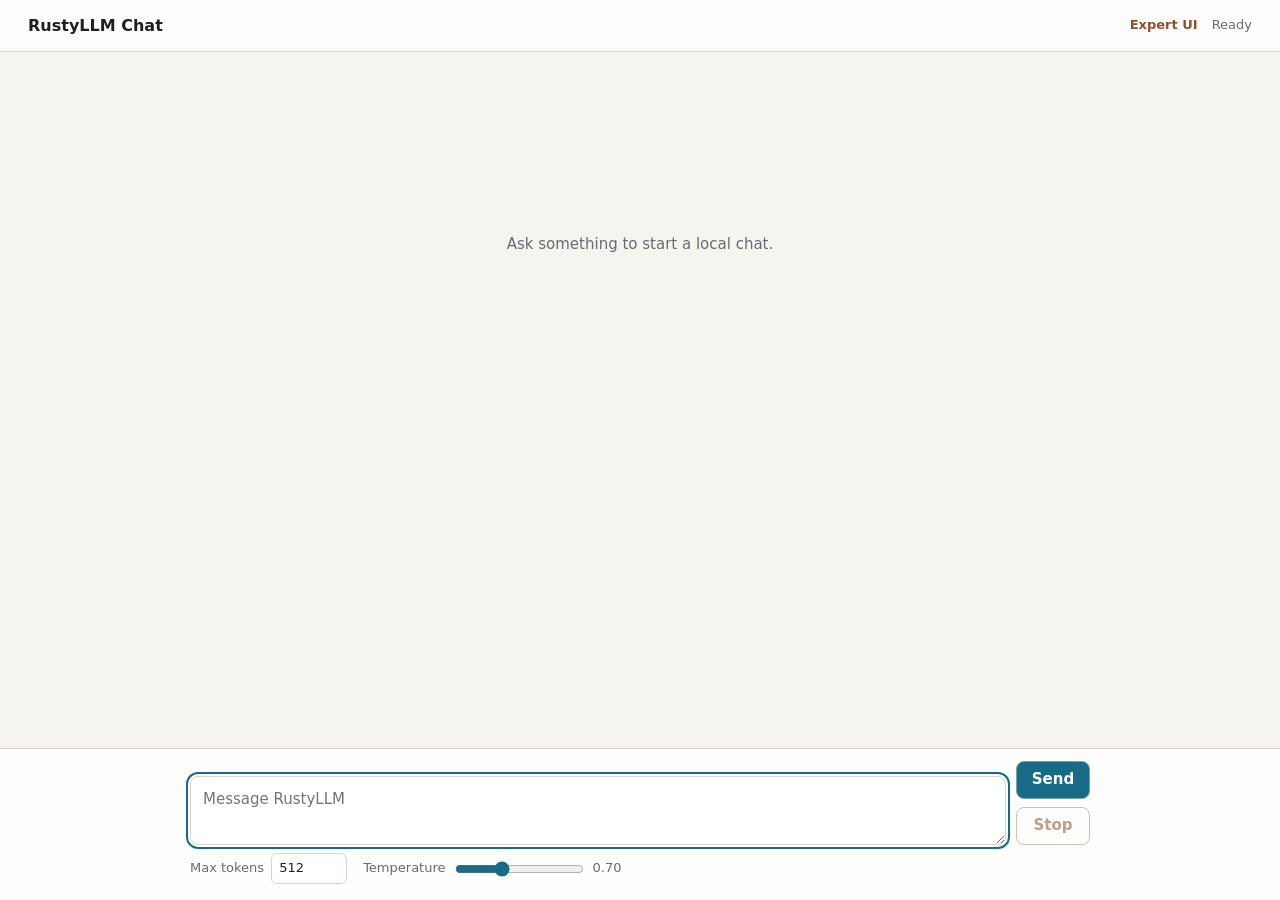
==== src/web_ui/chat.html @ bf5c1d7b "better chat demo" ====
<!doctype html>
<html lang="en" dir="ltr">
<head>
  <meta charset="utf-8">
  <meta name="viewport" content="width=device-width, initial-scale=1">
  <title>RustyLLM Chat</title>

  <meta name="description" content="Simple chat interface for RustyLLM — local LLM inference.">
  <meta name="robots" content="noindex, nofollow">
  <meta name="color-scheme" content="light dark">

  <meta property="og:type" content="website">
  <meta property="og:title" content="RustyLLM Chat">
  <meta property="og:description" content="Simple chat interface for RustyLLM — local LLM inference.">
  <meta property="og:locale" content="en_US">

  <meta name="twitter:card" content="summary">
  <meta name="twitter:title" content="RustyLLM Chat">
  <meta name="twitter:description" content="Simple chat interface for RustyLLM — local LLM inference.">

  <link rel="stylesheet" href="style.css">
</head>
<body class="chat">

<div class="app">
  <header role="banner">
    <h1>RustyLLM Chat</h1>
    <div class="top">
      <a href="/chat?expert">Expert UI</a>
      <div id="status" class="status" role="status" aria-live="polite">Ready</div>
    </div>
  </header>

  <main id="scroll" aria-label="Conversation">
    <div class="messages" id="messages" role="log" aria-label="Message history" aria-live="polite" aria-relevant="additions">
      <div class="empty" id="empty">Ask something to start a local chat.</div>
    </div>
  </main>

  <form id="form" aria-label="Chat input" novalidate>
    <div class="composer">
      <textarea
        id="prompt"
        name="prompt"
        rows="2"
        placeholder="Message RustyLLM"
        autofocus
        autocomplete="off"
        aria-required="true"
      ></textarea>
      <div class="actions">
        <button id="send" type="submit" aria-label="Send message">Send</button>
        <button id="stop" class="secondary" type="button" disabled aria-label="Stop generation">Stop</button>
      </div>
    </div>
    <div class="settings">
      <label>Max tokens <input id="maxTokens" type="number" min="1" max="4096" value="512" inputmode="numeric" autocomplete="off"></label>
      <label>Temperature
        <input id="temperature" type="range" min="0" max="2" step="0.05" value="0.7" aria-valuemin="0" aria-valuemax="2" aria-valuenow="0.7">
        <span id="tempValue">0.70</span>
      </label>
    </div>
  </form>
</div>

<noscript>
  <p style="padding:2rem;text-align:center;">RustyLLM Chat requires JavaScript to be enabled.</p>
</noscript>

<script src="script.js"></script>
</body>
</html>
---- src/web_ui/style.css ----
/* ── Design tokens ── */
:root {
  color-scheme: light dark;
  --bg: #f6f4ef;
  --panel: #ffffff;
  --ink: #1d1f24;
  --muted: #666b74;
  --line: #d9d5cc;
  --accent: #176b87;
  --accent-2: #8f4e2f;
  --user: #e8f2f3;
  --assistant: #ffffff;
  --code: #101820;
}
@media (prefers-color-scheme: dark) {
  :root {
    --bg: #171717;
    --panel: #222326;
    --ink: #f0eee8;
    --muted: #aaa49a;
    --line: #393a3d;
    --accent: #69b7c9;
    --accent-2: #d69a73;
    --user: #173941;
    --assistant: #252629;
    --code: #111214;
  }
}

/* ── Reset & base ── */
* { box-sizing: border-box; }
html, body { height: 100%; }
body {
  margin: 0;
  font: 15px/1.45 system-ui, -apple-system, BlinkMacSystemFont, "Segoe UI", sans-serif;
  background: var(--bg);
  color: var(--ink);
}
.app {
  min-height: 100%;
  display: grid;
}

/* ── Chrome ── */
header {
  display: flex;
  align-items: center;
  justify-content: space-between;
  gap: 16px;
  padding: 14px clamp(14px, 3vw, 28px);
  border-bottom: 1px solid var(--line);
  background: color-mix(in srgb, var(--panel) 84%, transparent);
}
h1 {
  margin: 0;
  font-size: 16px;
  font-weight: 650;
  letter-spacing: 0;
}
.status {
  color: var(--muted);
  font-size: 13px;
  white-space: nowrap;
}

/* ── Buttons ── */
button {
  min-height: 38px;
  border: 1px solid color-mix(in srgb, var(--accent) 50%, var(--line));
  border-radius: 8px;
  background: var(--accent);
  color: white;
  font: inherit;
  font-weight: 650;
  cursor: pointer;
}
button.secondary {
  background: transparent;
  color: var(--accent-2);
  border-color: color-mix(in srgb, var(--accent-2) 55%, var(--line));
}
button:disabled {
  cursor: not-allowed;
  opacity: .55;
}

/* ── Focus ── */
:focus-visible {
  outline: 2px solid var(--accent);
  outline-offset: 2px;
}

/* ── Message bubbles (shared) ── */
.msg {
  padding: 12px 14px;
  border: 1px solid var(--line);
  border-radius: 8px;
  white-space: pre-wrap;
  overflow-wrap: anywhere;
  position: relative;
}
.msg.user {
  align-self: flex-end;
  background: var(--user);
  border-color: color-mix(in srgb, var(--accent) 28%, var(--line));
}
.msg.assistant {
  align-self: flex-start;
  background: var(--assistant);
  white-space: normal;
}
.msg pre {
  margin: 8px 0;
  padding: 10px 12px;
  background: #101820;
  color: #f0eee8;
  border-radius: 6px;
  overflow-x: auto;
  font: 12px/1.4 ui-monospace, SFMono-Regular, Menlo, Consolas, monospace;
  white-space: pre;
}
@media (prefers-color-scheme: dark) {
  .msg pre { background: #0d0f12; }
}
.msg code {
  font: 12px/1.4 ui-monospace, SFMono-Regular, Menlo, Consolas, monospace;
  background: color-mix(in srgb, var(--accent) 15%, transparent);
  padding: 1px 4px;
  border-radius: 3px;
}
.msg pre code { background: none; padding: 0; }
.msg h1, .msg h2, .msg h3 { margin: 10px 0 4px; font-size: 1em; font-weight: 700; }
.msg ul, .msg ol { margin: 4px 0; padding-left: 20px; }
.msg strong { font-weight: 700; }

/* ── Copy button ── */
.copy-btn {
  position: absolute;
  top: 7px;
  right: 8px;
  min-height: auto;
  height: 22px;
  padding: 0 8px;
  font-size: 11px;
  font-weight: 600;
  opacity: 0;
  transition: opacity 0.15s;
  border-radius: 4px;
  border: 1px solid var(--line);
  background: var(--panel);
  color: var(--muted);
  cursor: pointer;
}
.msg:hover .copy-btn,
.copy-btn:focus-visible {
  opacity: 1;
}

/* ── Utilities ── */
.sr-only {
  position: absolute;
  width: 1px;
  height: 1px;
  padding: 0;
  margin: -1px;
  overflow: hidden;
  clip: rect(0, 0, 0, 0);
  white-space: nowrap;
  border: 0;
}
kbd {
  font: 11px/1 ui-monospace, SFMono-Regular, Menlo, Consolas, monospace;
  background: color-mix(in srgb, var(--ink) 8%, transparent);
  border: 1px solid var(--line);
  border-radius: 3px;
  padding: 1px 4px;
}
@media (prefers-reduced-motion: reduce) {
  * { transition: none !important; animation: none !important; }
}

/* ════════════════════════════════
   Expert UI layout
   ════════════════════════════════ */
body.expert .app { grid-template-rows: auto 1fr; }

body.expert .workspace {
  min-height: 0;
  display: grid;
  grid-template-columns: minmax(280px, 360px) 1fr;
}
body.expert aside {
  overflow: auto;
  border-right: 1px solid var(--line);
  background: color-mix(in srgb, var(--panel) 72%, transparent);
  padding: 14px;
}
body.expert main {
  overflow: auto;
  min-width: 0;
  padding: 18px clamp(12px, 3vw, 28px);
}

/* Sidebar form */
body.expert .stack { display: flex; flex-direction: column; gap: 14px; }
body.expert .row { display: grid; grid-template-columns: 1fr 1fr; gap: 10px; }
body.expert .field { display: grid; gap: 6px; }
body.expert label,
body.expert .label { color: var(--muted); font-size: 12px; font-weight: 650; }

body.expert select,
body.expert textarea,
body.expert input {
  width: 100%;
  border: 1px solid var(--line);
  border-radius: 7px;
  padding: 9px 10px;
  background: var(--panel);
  color: var(--ink);
  font: inherit;
}
body.expert textarea { min-height: 74px; max-height: 220px; resize: vertical; }
body.expert input[type="checkbox"] { width: auto; }
body.expert input[type="range"] { accent-color: var(--accent); padding: 0; }
body.expert .inline { display: flex; align-items: center; gap: 8px; }
body.expert .actions { display: grid; grid-template-columns: 1fr 1fr; gap: 8px; }

/* Transcript */
body.expert .transcript {
  width: min(980px, 100%);
  margin: 0 auto;
  display: flex;
  flex-direction: column;
  gap: 12px;
}
body.expert .msg { max-width: min(820px, 94%); }
body.expert .msg.tool { align-self: stretch; max-width: 100%; background: var(--panel); }
body.expert .empty { margin: 17vh auto 0; width: min(520px, 100%); color: var(--muted); text-align: center; }
body.expert .stats { color: var(--muted); font-size: 13px; width: min(980px, 100%); margin: 0 auto; }

/* Standalone pre (JSON output) */
body.expert pre {
  margin: 0;
  padding: 12px;
  overflow: auto;
  border-radius: 7px;
  background: var(--code);
  color: #f6f4ef;
  font: 12px/1.45 ui-monospace, SFMono-Regular, Menlo, Consolas, monospace;
}
body.expert .hint { color: var(--muted); font-size: 12px; line-height: 1.35; }

/* Details / summary collapsible */
body.expert details {
  border: 1px solid var(--line);
  border-radius: 7px;
  overflow: hidden;
}
body.expert summary {
  list-style: none;
  display: flex;
  align-items: center;
  justify-content: space-between;
  padding: 9px 10px;
  cursor: pointer;
  font-size: 12px;
  font-weight: 650;
  color: var(--muted);
  background: color-mix(in srgb, var(--line) 30%, transparent);
  user-select: none;
}
body.expert summary::-webkit-details-marker { display: none; }
body.expert summary::after {
  content: "›";
  font-size: 15px;
  transform: rotate(90deg);
  transition: transform 0.2s;
  display: inline-block;
}
body.expert details[open] summary::after { transform: rotate(270deg); }
body.expert .inner-stack {
  display: flex;
  flex-direction: column;
  gap: 14px;
  padding: 12px 10px 10px;
}

/* RAG panel */
#rag-panel { padding: 0; }
body.expert .rag-columns {
  display: grid;
  grid-template-columns: 1fr 1fr;
  gap: 20px;
  width: min(1100px, 100%);
  margin: 0 auto;
}
body.expert .rag-kb,
body.expert .rag-search {
  display: flex;
  flex-direction: column;
  gap: 12px;
}
body.expert .rag-kb h2,
body.expert .rag-search h2 {
  margin: 0;
  font-size: 14px;
  font-weight: 700;
  display: flex;
  align-items: center;
  gap: 8px;
}
.rag-badge {
  display: inline-flex;
  align-items: center;
  justify-content: center;
  min-width: 20px;
  height: 20px;
  padding: 0 6px;
  border-radius: 10px;
  background: var(--accent);
  color: white;
  font-size: 11px;
  font-weight: 700;
}
body.expert .rag-kb-list {
  display: flex;
  flex-direction: column;
  gap: 8px;
  max-height: 360px;
  overflow-y: auto;
}
.rag-kb-item {
  display: grid;
  grid-template-columns: 1fr auto;
  gap: 8px;
  align-items: start;
  padding: 10px 12px;
  border: 1px solid var(--line);
  border-radius: 7px;
  background: var(--panel);
  font-size: 13px;
}
.rag-kb-item .rag-item-text {
  overflow: hidden;
  display: -webkit-box;
  -webkit-line-clamp: 3;
  -webkit-box-orient: vertical;
  color: var(--ink);
  line-height: 1.4;
}
.rag-kb-item button {
  min-height: 24px;
  padding: 0 8px;
  font-size: 11px;
  font-weight: 600;
  flex-shrink: 0;
}
body.expert .rag-results {
  display: flex;
  flex-direction: column;
  gap: 10px;
}
.rag-result-card {
  padding: 10px 12px;
  border: 1px solid var(--line);
  border-radius: 7px;
  background: var(--panel);
  font-size: 13px;
}
.rag-result-meta {
  display: flex;
  align-items: center;
  gap: 8px;
  margin-bottom: 6px;
}
.rag-score-label {
  font-size: 11px;
  font-weight: 700;
  color: var(--accent);
  white-space: nowrap;
}
.rag-score-bar-track {
  flex: 1;
  height: 4px;
  border-radius: 2px;
  background: var(--line);
  overflow: hidden;
}
.rag-score-bar-fill {
  height: 100%;
  border-radius: 2px;
  background: var(--accent);
  transition: width 0.3s;
}
.rag-result-text { color: var(--ink); line-height: 1.45; }
body.expert .rag-answer {
  padding: 12px 14px;
  border: 1px solid color-mix(in srgb, var(--accent) 35%, var(--line));
  border-radius: 8px;
  background: var(--assistant);
  font-size: 14px;
  line-height: 1.55;
  overflow-wrap: anywhere;
}
body.expert .rag-answer:empty { display: none; }

@media (max-width: 820px) {
  body.expert .rag-columns { grid-template-columns: 1fr; }
}

@media (max-width: 820px) {
  body.expert .workspace { grid-template-columns: 1fr; }
  body.expert aside { border-right: 0; border-bottom: 1px solid var(--line); }
  body.expert .msg { max-width: 100%; }
}

/* ════════════════════════════════
   Chat UI layout
   ════════════════════════════════ */
body.chat .app { grid-template-rows: auto 1fr auto; }

body.chat a { color: var(--accent-2); text-decoration: none; font-size: 13px; font-weight: 650; }
body.chat a:hover { text-decoration: underline; }
body.chat .top { display: flex; align-items: center; gap: 14px; }

body.chat main {
  overflow: auto;
  padding: 20px clamp(12px, 3vw, 28px);
}
body.chat .messages {
  width: min(900px, 100%);
  margin: 0 auto;
  display: flex;
  flex-direction: column;
  gap: 12px;
}
body.chat .msg { max-width: min(760px, 92%); }
body.chat .empty { margin: 18vh auto 0; width: min(520px, 100%); color: var(--muted); text-align: center; }

/* Composer */
body.chat form {
  border-top: 1px solid var(--line);
  background: color-mix(in srgb, var(--panel) 88%, transparent);
  padding: 12px clamp(12px, 3vw, 28px) 16px;
}
body.chat .composer {
  width: min(900px, 100%);
  margin: 0 auto;
  display: grid;
  grid-template-columns: 1fr auto;
  gap: 10px;
  align-items: end;
}
body.chat textarea {
  width: 100%;
  min-height: 48px;
  max-height: 180px;
  resize: vertical;
  border: 1px solid var(--line);
  border-radius: 8px;
  padding: 12px;
  background: var(--panel);
  color: var(--ink);
  font: inherit;
}
body.chat .actions { display: grid; gap: 8px; }
body.chat button { min-width: 74px; }
body.chat .settings {
  width: min(900px, 100%);
  margin: 8px auto 0;
  display: flex;
  flex-wrap: wrap;
  gap: 10px 16px;
  color: var(--muted);
  font-size: 13px;
}
body.chat label { display: inline-flex; align-items: center; gap: 7px; }
body.chat input[type="number"] {
  width: 76px;
  border: 1px solid var(--line);
  border-radius: 6px;
  padding: 5px 7px;
  background: var(--panel);
  color: var(--ink);
  font: inherit;
}
body.chat input[type="range"] { accent-color: var(--accent); }

@media (max-width: 560px) {
  body.chat .composer { grid-template-columns: 1fr; }
  body.chat .actions { grid-template-columns: 1fr 1fr; }
  body.chat button { width: 100%; }
  body.chat .msg { max-width: 100%; }
}

/* Typing dots */
@keyframes dot-blink { 0%, 80%, 100% { opacity: 0; } 40% { opacity: 1; } }
.dots span { animation: dot-blink 1.2s infinite; opacity: 0; display: inline-block; }
.dots span:nth-child(2) { animation-delay: .2s; }
.dots span:nth-child(3) { animation-delay: .4s; }
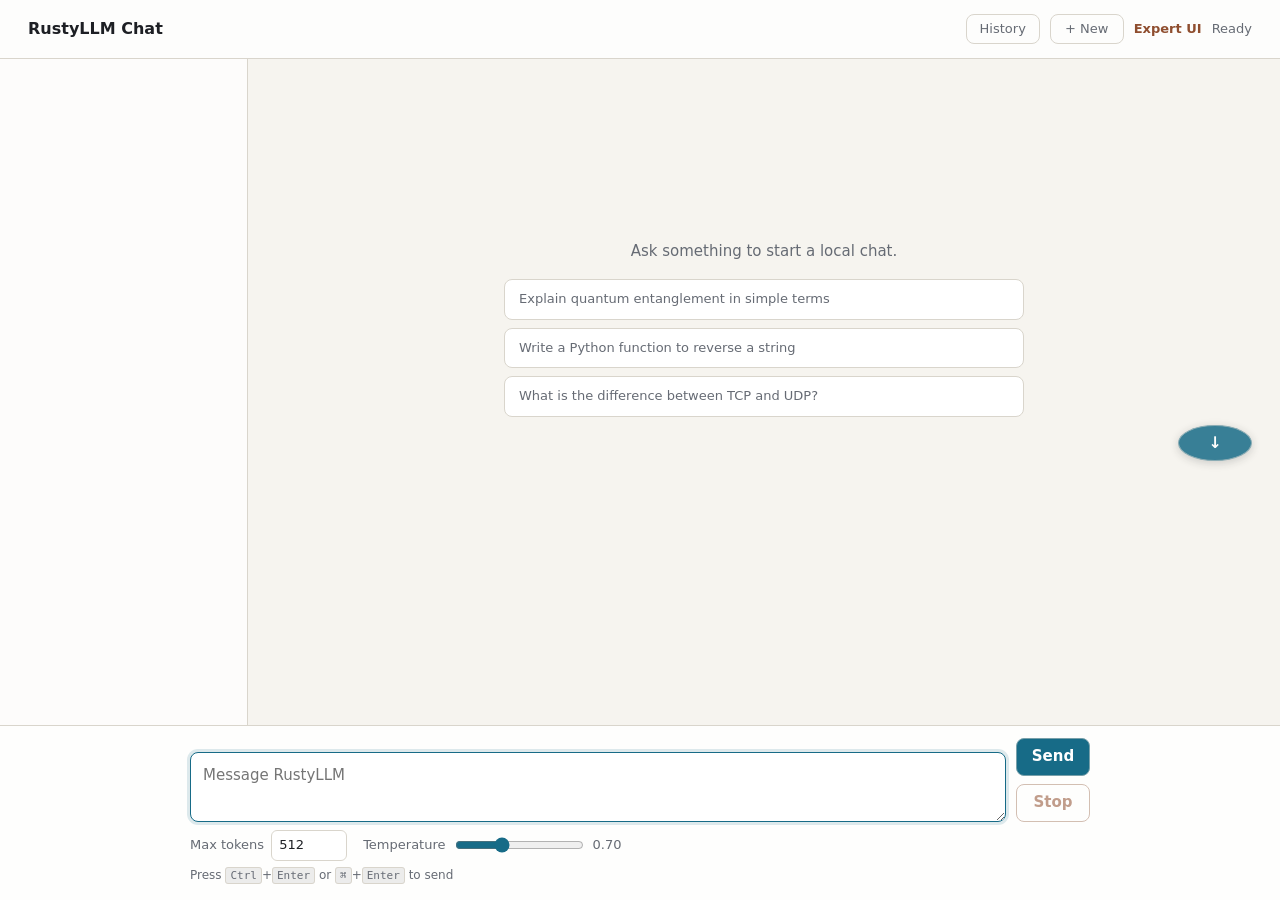
==== commit 2efb695c: "improve web UI" ====
--- a/src/web_ui/chat.html
+++ b/src/web_ui/chat.html
@@ -22,20 +22,38 @@
 </head>
 <body class="chat">
 
+<div id="announce" role="status" aria-live="polite" aria-atomic="true" class="sr-only"></div>
+
 <div class="app">
   <header role="banner">
     <h1>RustyLLM Chat</h1>
     <div class="top">
+      <button id="history-toggle" class="ghost" type="button" aria-expanded="false" aria-controls="history-panel" aria-label="Toggle chat history">History</button>
+      <button id="new-chat" class="ghost" type="button" aria-label="Start new chat">+ New</button>
       <a href="/chat?expert">Expert UI</a>
       <div id="status" class="status" role="status" aria-live="polite">Ready</div>
     </div>
   </header>
 
-  <main id="scroll" aria-label="Conversation">
-    <div class="messages" id="messages" role="log" aria-label="Message history" aria-live="polite" aria-relevant="additions">
-      <div class="empty" id="empty">Ask something to start a local chat.</div>
-    </div>
-  </main>
+  <div class="body">
+    <nav class="history-panel" id="history-panel" aria-label="Chat history" hidden>
+      <div id="history-list" class="history-list" role="list" aria-label="Previous conversations"></div>
+    </nav>
+
+    <main id="scroll" aria-label="Conversation">
+      <div class="messages" id="messages" role="log" aria-label="Message history" aria-live="polite" aria-relevant="additions">
+        <div class="empty" id="empty">
+          <p>Ask something to start a local chat.</p>
+          <div class="suggestions" aria-label="Example prompts">
+            <button type="button" class="suggestion">Explain quantum entanglement in simple terms</button>
+            <button type="button" class="suggestion">Write a Python function to reverse a string</button>
+            <button type="button" class="suggestion">What is the difference between TCP and UDP?</button>
+          </div>
+        </div>
+      </div>
+      <button id="scroll-btn" class="scroll-to-bottom" type="button" aria-label="Scroll to bottom" hidden>↓</button>
+    </main>
+  </div>
 
   <form id="form" aria-label="Chat input" novalidate>
     <div class="composer">
@@ -47,6 +65,7 @@
         autofocus
         autocomplete="off"
         aria-required="true"
+        aria-describedby="promptHint"
       ></textarea>
       <div class="actions">
         <button id="send" type="submit" aria-label="Send message">Send</button>
@@ -59,7 +78,9 @@
         <input id="temperature" type="range" min="0" max="2" step="0.05" value="0.7" aria-valuemin="0" aria-valuemax="2" aria-valuenow="0.7">
         <span id="tempValue">0.70</span>
       </label>
+      <div id="stats" class="stats" aria-live="polite" aria-atomic="true"></div>
     </div>
+    <div class="hint" id="promptHint">Press <kbd>Ctrl</kbd>+<kbd>Enter</kbd> or <kbd>⌘</kbd>+<kbd>Enter</kbd> to send</div>
   </form>
 </div>
 
--- a/src/web_ui/style.css
+++ b/src/web_ui/style.css
@@ -73,12 +73,24 @@
   font: inherit;
   font-weight: 650;
   cursor: pointer;
-}
+  transition: filter 0.12s, opacity 0.12s;
+}
+button:not(:disabled):hover { filter: brightness(1.1); }
 button.secondary {
   background: transparent;
   color: var(--accent-2);
   border-color: color-mix(in srgb, var(--accent-2) 55%, var(--line));
 }
+button.ghost {
+  background: transparent;
+  border-color: var(--line);
+  color: var(--muted);
+  font-weight: 500;
+  min-height: 30px;
+  padding: 0 10px;
+  font-size: 13px;
+}
+button.ghost:not(:disabled):hover { color: var(--ink); border-color: var(--muted); filter: none; }
 button:disabled {
   cursor: not-allowed;
   opacity: .55;
@@ -91,6 +103,7 @@
 }
 
 /* ── Message bubbles (shared) ── */
+@keyframes msg-in { from { opacity: 0; transform: translateY(5px); } to { opacity: 1; transform: none; } }
 .msg {
   padding: 12px 14px;
   border: 1px solid var(--line);
@@ -98,6 +111,7 @@
   white-space: pre-wrap;
   overflow-wrap: anywhere;
   position: relative;
+  animation: msg-in 0.18s ease both;
 }
 .msg.user {
   align-self: flex-end;
@@ -421,11 +435,82 @@
 
 body.chat a { color: var(--accent-2); text-decoration: none; font-size: 13px; font-weight: 650; }
 body.chat a:hover { text-decoration: underline; }
-body.chat .top { display: flex; align-items: center; gap: 14px; }
+body.chat .top { display: flex; align-items: center; gap: 10px; }
+
+body.chat .body {
+  display: flex;
+  min-height: 0;
+  overflow: hidden;
+}
+
+/* History panel */
+body.chat .history-panel {
+  width: 248px;
+  flex-shrink: 0;
+  overflow-y: auto;
+  border-right: 1px solid var(--line);
+  background: color-mix(in srgb, var(--panel) 78%, transparent);
+  padding: 8px 6px;
+  display: flex;
+  flex-direction: column;
+  gap: 3px;
+}
+body.chat .history-list { display: flex; flex-direction: column; gap: 3px; }
+body.chat .history-empty { color: var(--muted); font-size: 13px; padding: 10px 8px; }
+body.chat .history-item {
+  display: grid;
+  grid-template-columns: 1fr auto;
+  gap: 4px;
+  align-items: start;
+  padding: 8px 10px;
+  border-radius: 7px;
+  cursor: pointer;
+  border: 1px solid transparent;
+  transition: background 0.12s, border-color 0.12s;
+  user-select: none;
+}
+body.chat .history-item:hover {
+  background: color-mix(in srgb, var(--accent) 8%, transparent);
+  border-color: var(--line);
+}
+body.chat .history-item.active {
+  background: color-mix(in srgb, var(--accent) 13%, transparent);
+  border-color: color-mix(in srgb, var(--accent) 38%, var(--line));
+}
+body.chat .history-item-info { overflow: hidden; }
+body.chat .history-item-title {
+  font-size: 13px;
+  overflow: hidden;
+  white-space: nowrap;
+  text-overflow: ellipsis;
+  color: var(--ink);
+}
+body.chat .history-item.active .history-item-title { font-weight: 600; }
+body.chat .history-item-date { font-size: 11px; color: var(--muted); margin-top: 2px; }
+body.chat .history-item-del {
+  min-height: auto;
+  height: 22px;
+  min-width: auto;
+  width: 22px;
+  padding: 0;
+  font-size: 14px;
+  font-weight: 400;
+  background: transparent;
+  border: none;
+  color: var(--muted);
+  opacity: 0;
+  transition: opacity 0.12s, color 0.12s;
+  border-radius: 4px;
+  flex-shrink: 0;
+}
+body.chat .history-item:hover .history-item-del { opacity: 1; }
+body.chat .history-item-del:hover { color: var(--accent-2); filter: none; }
 
 body.chat main {
+  flex: 1;
   overflow: auto;
   padding: 20px clamp(12px, 3vw, 28px);
+  position: relative;
 }
 body.chat .messages {
   width: min(900px, 100%);
@@ -436,6 +521,45 @@
 }
 body.chat .msg { max-width: min(760px, 92%); }
 body.chat .empty { margin: 18vh auto 0; width: min(520px, 100%); color: var(--muted); text-align: center; }
+body.chat .empty p { margin: 0 0 4px; }
+
+/* Suggestion buttons */
+body.chat .suggestions { display: flex; flex-direction: column; gap: 8px; margin-top: 16px; }
+body.chat .suggestion {
+  background: var(--panel);
+  border: 1px solid var(--line);
+  color: var(--muted);
+  font-size: 13px;
+  font-weight: 400;
+  text-align: left;
+  padding: 10px 14px;
+  border-radius: 8px;
+  cursor: pointer;
+  transition: border-color 0.15s, color 0.15s;
+  min-height: auto;
+  filter: none;
+}
+body.chat .suggestion:not(:disabled):hover { border-color: var(--accent); color: var(--accent); filter: none; }
+
+/* Scroll-to-bottom */
+.scroll-to-bottom {
+  position: sticky;
+  display: block;
+  bottom: 16px;
+  left: calc(100% - 52px);
+  width: 36px;
+  height: 36px;
+  min-height: 36px;
+  min-width: 36px;
+  border-radius: 50%;
+  padding: 0;
+  font-size: 16px;
+  line-height: 1;
+  box-shadow: 0 2px 8px color-mix(in srgb, var(--ink) 22%, transparent);
+  opacity: 0.85;
+  margin-top: 8px;
+}
+.scroll-to-bottom:not(:disabled):hover { opacity: 1; filter: brightness(1.1); }
 
 /* Composer */
 body.chat form {
@@ -462,6 +586,12 @@
   background: var(--panel);
   color: var(--ink);
   font: inherit;
+  transition: border-color 0.15s, box-shadow 0.15s;
+}
+body.chat textarea:focus {
+  outline: none;
+  border-color: var(--accent);
+  box-shadow: 0 0 0 3px color-mix(in srgb, var(--accent) 14%, transparent);
 }
 body.chat .actions { display: grid; gap: 8px; }
 body.chat button { min-width: 74px; }
@@ -470,10 +600,13 @@
   margin: 8px auto 0;
   display: flex;
   flex-wrap: wrap;
+  align-items: center;
   gap: 10px 16px;
   color: var(--muted);
   font-size: 13px;
 }
+body.chat .stats { font-size: 12px; color: var(--muted); margin-left: auto; }
+body.chat .hint { width: min(900px, 100%); margin: 6px auto 0; color: var(--muted); font-size: 12px; }
 body.chat label { display: inline-flex; align-items: center; gap: 7px; }
 body.chat input[type="number"] {
   width: 76px;
@@ -486,7 +619,11 @@
 }
 body.chat input[type="range"] { accent-color: var(--accent); }
 
+@media (max-width: 700px) {
+  body.chat .history-panel { width: 200px; }
+}
 @media (max-width: 560px) {
+  body.chat .history-panel { width: 100%; position: absolute; top: 0; left: 0; right: 0; bottom: 0; z-index: 20; }
   body.chat .composer { grid-template-columns: 1fr; }
   body.chat .actions { grid-template-columns: 1fr 1fr; }
   body.chat button { width: 100%; }
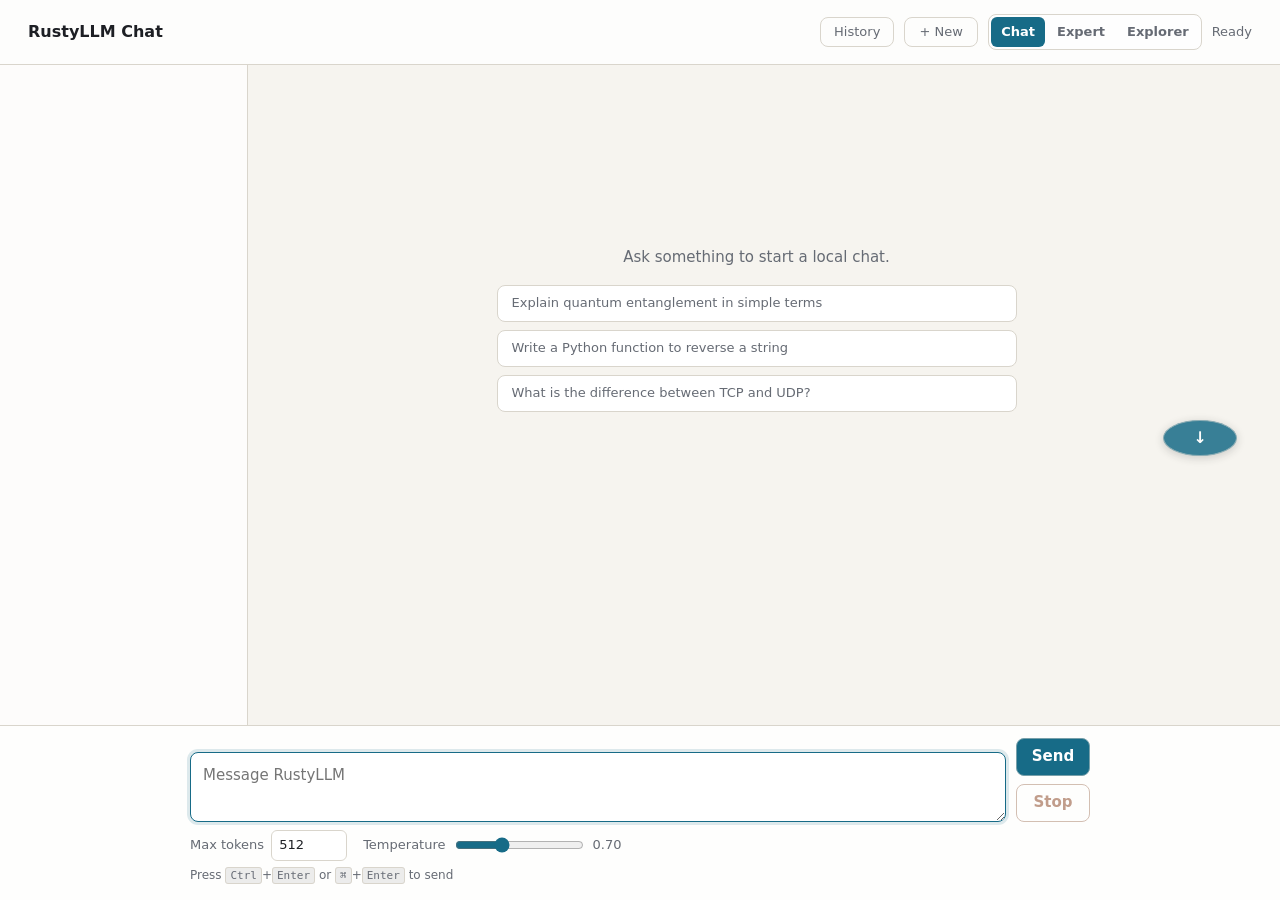
==== commit 1df06672: "first working version of explorer" ====
--- a/src/web_ui/chat.html
+++ b/src/web_ui/chat.html
@@ -30,7 +30,11 @@
     <div class="top">
       <button id="history-toggle" class="ghost" type="button" aria-expanded="false" aria-controls="history-panel" aria-label="Toggle chat history">History</button>
       <button id="new-chat" class="ghost" type="button" aria-label="Start new chat">+ New</button>
-      <a href="/chat?expert">Expert UI</a>
+      <nav class="page-nav" aria-label="RustyLLM web views">
+        <a href="/chat" aria-current="page">Chat</a>
+        <a href="/chat?expert">Expert</a>
+        <a href="/explorer">Explorer</a>
+      </nav>
       <div id="status" class="status" role="status" aria-live="polite">Ready</div>
     </div>
   </header>
--- a/src/web_ui/style.css
+++ b/src/web_ui/style.css
@@ -51,27 +51,70 @@
   border-bottom: 1px solid var(--line);
   background: color-mix(in srgb, var(--panel) 84%, transparent);
 }
+header .top {
+  display: flex;
+  align-items: center;
+  justify-content: flex-end;
+  gap: 10px;
+  min-width: 0;
+  flex-wrap: wrap;
+}
 h1 {
   margin: 0;
   font-size: 16px;
   font-weight: 650;
   letter-spacing: 0;
+  min-width: 0;
+  overflow-wrap: anywhere;
 }
 .status {
   color: var(--muted);
   font-size: 13px;
   white-space: nowrap;
+}
+.page-nav {
+  display: inline-flex;
+  align-items: center;
+  gap: 2px;
+  padding: 2px;
+  border: 1px solid var(--line);
+  border-radius: 8px;
+  background: color-mix(in srgb, var(--panel) 74%, transparent);
+}
+.page-nav a {
+  min-height: 30px;
+  display: inline-flex;
+  align-items: center;
+  justify-content: center;
+  padding: 0 10px;
+  border-radius: 6px;
+  color: var(--muted);
+  text-decoration: none;
+  font-size: 13px;
+  font-weight: 650;
+  white-space: nowrap;
+}
+.page-nav a:hover {
+  color: var(--ink);
+  background: color-mix(in srgb, var(--accent) 8%, transparent);
+  text-decoration: none;
+}
+.page-nav a[aria-current="page"] {
+  color: white;
+  background: var(--accent);
 }
 
 /* ── Buttons ── */
 button {
   min-height: 38px;
+  padding: 0 14px;
   border: 1px solid color-mix(in srgb, var(--accent) 50%, var(--line));
   border-radius: 8px;
   background: var(--accent);
   color: white;
   font: inherit;
   font-weight: 650;
+  line-height: 1.15;
   cursor: pointer;
   transition: filter 0.12s, opacity 0.12s;
 }
@@ -192,6 +235,21 @@
 @media (prefers-reduced-motion: reduce) {
   * { transition: none !important; animation: none !important; }
 }
+@media (max-width: 620px) {
+  header {
+    align-items: flex-start;
+    flex-direction: column;
+    gap: 10px;
+  }
+  header .top {
+    width: 100%;
+    justify-content: space-between;
+  }
+  .page-nav {
+    max-width: 100%;
+    overflow-x: auto;
+  }
+}
 
 /* ════════════════════════════════
    Expert UI layout
@@ -213,6 +271,7 @@
   overflow: auto;
   min-width: 0;
   padding: 18px clamp(12px, 3vw, 28px);
+  scrollbar-gutter: stable;
 }
 
 /* Sidebar form */
@@ -429,18 +488,475 @@
 }
 
 /* ════════════════════════════════
+   GGUF Explorer layout
+   ════════════════════════════════ */
+body.explorer .app { grid-template-rows: auto 1fr; }
+body.explorer .top { display: flex; align-items: center; gap: 12px; min-width: 0; }
+
+body.explorer .workspace {
+  min-height: 0;
+  display: grid;
+  grid-template-columns: minmax(290px, 370px) 1fr;
+}
+body.explorer aside {
+  overflow: auto;
+  border-right: 1px solid var(--line);
+  background: color-mix(in srgb, var(--panel) 72%, transparent);
+  padding: 14px;
+}
+body.explorer main {
+  overflow: auto;
+  min-width: 0;
+  padding: 18px clamp(12px, 3vw, 28px);
+  scrollbar-gutter: stable;
+}
+body.explorer .stack { display: flex; flex-direction: column; gap: 14px; }
+body.explorer .row { display: grid; grid-template-columns: 1fr 1fr; gap: 10px; }
+body.explorer .field { display: grid; gap: 6px; }
+body.explorer label,
+body.explorer .label { color: var(--muted); font-size: 12px; font-weight: 650; }
+body.explorer select,
+body.explorer textarea,
+body.explorer input {
+  width: 100%;
+  border: 1px solid var(--line);
+  border-radius: 7px;
+  padding: 9px 10px;
+  background: var(--panel);
+  color: var(--ink);
+  font: inherit;
+}
+body.explorer textarea { min-height: 86px; max-height: 220px; resize: vertical; }
+body.explorer input[type="checkbox"] { width: auto; }
+body.explorer .inline { display: flex; align-items: center; gap: 8px; }
+body.explorer .actions { display: grid; grid-template-columns: 1fr 1fr; gap: 8px; }
+body.explorer .hint { color: var(--muted); font-size: 12px; line-height: 1.35; }
+
+body.explorer .explorer-side-section {
+  margin-top: 18px;
+  padding-top: 14px;
+  border-top: 1px solid var(--line);
+}
+body.explorer h2 {
+  margin: 0;
+  font-size: 14px;
+  font-weight: 700;
+}
+body.explorer h3 {
+  margin: 0 0 8px;
+  font-size: 12px;
+  font-weight: 750;
+  color: var(--muted);
+  letter-spacing: 0;
+  text-transform: uppercase;
+}
+
+body.explorer .explorer-grid {
+  width: min(1280px, 100%);
+  margin: 0 auto;
+  display: grid;
+  grid-template-columns: minmax(0, 1fr) minmax(0, 1fr);
+  gap: 14px;
+}
+body.explorer .explorer-panel {
+  min-width: 0;
+  border: 1px solid var(--line);
+  border-radius: 8px;
+  background: color-mix(in srgb, var(--panel) 88%, transparent);
+  padding: 14px;
+}
+body.explorer .explorer-panel.wide { grid-column: 1 / -1; }
+body.explorer .panel-head {
+  display: flex;
+  align-items: center;
+  justify-content: space-between;
+  gap: 12px;
+  margin-bottom: 12px;
+}
+body.explorer .compact-head { margin-bottom: 8px; }
+body.explorer .panel-note {
+  color: var(--muted);
+  font-size: 12px;
+  white-space: nowrap;
+}
+body.explorer .explainer {
+  margin: -4px 0 12px;
+  color: var(--muted);
+  font-size: 12px;
+  line-height: 1.35;
+}
+
+body.explorer .fact-grid {
+  display: grid;
+  grid-template-columns: repeat(2, minmax(0, 1fr));
+  gap: 8px;
+}
+body.explorer .fact-grid.compact { grid-template-columns: 1fr; margin-top: 10px; }
+body.explorer .fact {
+  display: grid;
+  gap: 2px;
+  padding: 9px 10px;
+  border: 1px solid var(--line);
+  border-radius: 7px;
+  background: var(--panel);
+  min-width: 0;
+}
+body.explorer .fact span {
+  color: var(--muted);
+  font-size: 11px;
+}
+body.explorer .fact strong {
+  overflow: hidden;
+  text-overflow: ellipsis;
+  white-space: nowrap;
+  font-size: 13px;
+}
+
+body.explorer .model-catalog {
+  min-width: 0;
+  color: var(--muted);
+  font-size: 12px;
+}
+body.explorer .catalog-root {
+  display: grid;
+  gap: 7px;
+}
+body.explorer .catalog-dir {
+  overflow: hidden;
+  text-overflow: ellipsis;
+  white-space: nowrap;
+  color: var(--muted);
+  font: 11px/1.3 ui-monospace, SFMono-Regular, Menlo, Consolas, monospace;
+}
+body.explorer .catalog-row {
+  display: grid;
+  grid-template-columns: minmax(0, 1fr) auto;
+  gap: 8px;
+  align-items: center;
+  min-width: 0;
+  padding: 8px 9px;
+  border: 1px solid var(--line);
+  border-radius: 7px;
+  background: var(--panel);
+}
+body.explorer .catalog-row.loaded {
+  border-color: color-mix(in srgb, var(--accent) 52%, var(--line));
+}
+body.explorer .catalog-row.muted {
+  opacity: 0.68;
+}
+body.explorer .catalog-main {
+  min-width: 0;
+  display: grid;
+  gap: 2px;
+}
+body.explorer .catalog-main strong,
+body.explorer .catalog-main span {
+  min-width: 0;
+  overflow: hidden;
+  text-overflow: ellipsis;
+  white-space: nowrap;
+}
+body.explorer .catalog-main strong {
+  color: var(--ink);
+  font-weight: 650;
+}
+body.explorer .catalog-main span {
+  color: var(--muted);
+  font: 11px/1.2 ui-monospace, SFMono-Regular, Menlo, Consolas, monospace;
+}
+body.explorer .catalog-badge {
+  padding: 3px 6px;
+  border-radius: 999px;
+  border: 1px solid var(--line);
+  color: var(--muted);
+  font: 10px/1.2 ui-monospace, SFMono-Regular, Menlo, Consolas, monospace;
+}
+body.explorer .catalog-row.loaded .catalog-badge {
+  color: var(--accent);
+  border-color: color-mix(in srgb, var(--accent) 52%, var(--line));
+}
+body.explorer .catalog-more {
+  color: var(--muted);
+  font-size: 11px;
+}
+
+body.explorer .anatomy-grid {
+  display: grid;
+  grid-template-columns: repeat(3, minmax(0, 1fr));
+  gap: 10px;
+}
+body.explorer .anatomy-card {
+  min-width: 0;
+  border: 1px solid var(--line);
+  border-radius: 7px;
+  padding: 11px;
+  background: var(--panel);
+}
+body.explorer .kv-row {
+  display: grid;
+  grid-template-columns: minmax(90px, 0.8fr) minmax(0, 1.2fr);
+  gap: 8px;
+  padding: 5px 0;
+  border-top: 1px solid color-mix(in srgb, var(--line) 55%, transparent);
+  font-size: 12px;
+}
+body.explorer .kv-row span {
+  color: var(--muted);
+  overflow: hidden;
+  text-overflow: ellipsis;
+  white-space: nowrap;
+}
+body.explorer .kv-row strong {
+  min-width: 0;
+  overflow: hidden;
+  text-overflow: ellipsis;
+  white-space: nowrap;
+  font-weight: 650;
+}
+
+body.explorer .token-list {
+  display: flex;
+  flex-wrap: wrap;
+  gap: 8px;
+  align-content: flex-start;
+}
+body.explorer .token-pill {
+  min-height: 34px;
+  max-width: 100%;
+  display: inline-flex;
+  align-items: center;
+  gap: 7px;
+  padding: 5px 9px;
+  border-radius: 7px;
+  border-color: var(--line);
+  background: var(--panel);
+  color: var(--ink);
+  font-size: 12px;
+  filter: none;
+}
+body.explorer .token-pill.special {
+  color: var(--muted);
+  background: color-mix(in srgb, var(--line) 32%, var(--panel));
+}
+body.explorer .token-pill span {
+  color: var(--muted);
+  font: 11px/1.2 ui-monospace, SFMono-Regular, Menlo, Consolas, monospace;
+}
+body.explorer .token-pill strong {
+  max-width: 190px;
+  overflow: hidden;
+  text-overflow: ellipsis;
+  white-space: nowrap;
+  font-weight: 650;
+}
+
+body.explorer .vector-bars {
+  display: grid;
+  gap: 7px;
+  margin-top: 12px;
+}
+body.explorer .bar-row {
+  display: grid;
+  grid-template-columns: 42px minmax(0, 1fr) 76px;
+  align-items: center;
+  gap: 8px;
+  font-size: 12px;
+}
+body.explorer .bar-row > span:first-child {
+  color: var(--muted);
+  font: 11px/1.2 ui-monospace, SFMono-Regular, Menlo, Consolas, monospace;
+}
+body.explorer .bar-track {
+  height: 8px;
+  border-radius: 4px;
+  background: var(--line);
+  overflow: hidden;
+}
+body.explorer .bar-fill {
+  display: block;
+  height: 100%;
+  border-radius: 4px;
+  background: var(--accent);
+}
+body.explorer .bar-fill.neg { background: var(--accent-2); }
+body.explorer .bar-row strong {
+  color: var(--muted);
+  font: 11px/1.2 ui-monospace, SFMono-Regular, Menlo, Consolas, monospace;
+  text-align: right;
+}
+
+body.explorer .neighbor-layout {
+  display: grid;
+  grid-template-columns: minmax(320px, 1.2fr) minmax(260px, 0.8fr);
+  gap: 14px;
+}
+body.explorer .neighbor-map {
+  min-height: 360px;
+  border: 1px solid var(--line);
+  border-radius: 7px;
+  background: var(--panel);
+  overflow: hidden;
+}
+body.explorer .neighbor-map svg {
+  display: block;
+  width: 100%;
+  height: 360px;
+}
+body.explorer .neighbor-map circle {
+  fill: color-mix(in srgb, var(--accent) 80%, white);
+  stroke: var(--panel);
+  stroke-width: 2;
+}
+body.explorer .neighbor-map .map-query circle {
+  fill: var(--accent-2);
+}
+body.explorer .neighbor-map text {
+  fill: var(--muted);
+  font: 11px/1.2 system-ui, -apple-system, BlinkMacSystemFont, "Segoe UI", sans-serif;
+  paint-order: stroke;
+  stroke: var(--panel);
+  stroke-width: 3px;
+  stroke-linejoin: round;
+}
+body.explorer .neighbor-list {
+  display: flex;
+  flex-direction: column;
+  gap: 10px;
+  max-height: 360px;
+  overflow: auto;
+}
+body.explorer .neighbor-group {
+  display: grid;
+  gap: 7px;
+}
+body.explorer .neighbor-group-head {
+  display: flex;
+  align-items: center;
+  justify-content: space-between;
+  gap: 10px;
+  padding: 2px 2px 0;
+}
+body.explorer .neighbor-group-head h3 {
+  margin: 0;
+  color: var(--ink);
+  font-size: 12px;
+  font-weight: 720;
+  text-transform: none;
+}
+body.explorer .neighbor-group-head span {
+  color: var(--muted);
+  font-size: 11px;
+  white-space: nowrap;
+}
+body.explorer .neighbor-group p {
+  margin: -3px 2px 1px;
+  color: var(--muted);
+  font-size: 11px;
+  line-height: 1.3;
+}
+body.explorer .neighbor-row {
+  display: grid;
+  grid-template-columns: minmax(0, 1fr) auto;
+  gap: 10px;
+  align-items: center;
+  min-height: 46px;
+  padding: 8px 10px;
+  border: 1px solid var(--line);
+  border-radius: 7px;
+  background: var(--panel);
+  color: var(--ink);
+  text-align: left;
+  filter: none;
+}
+body.explorer .neighbor-main {
+  min-width: 0;
+  display: grid;
+  gap: 2px;
+}
+body.explorer .neighbor-main strong {
+  overflow: hidden;
+  text-overflow: ellipsis;
+  white-space: nowrap;
+  font-size: 13px;
+}
+body.explorer .neighbor-main span {
+  color: var(--muted);
+  font: 11px/1.2 ui-monospace, SFMono-Regular, Menlo, Consolas, monospace;
+}
+body.explorer .neighbor-main .neighbor-raw {
+  color: color-mix(in srgb, var(--muted) 76%, transparent);
+}
+body.explorer .neighbor-score {
+  color: var(--accent);
+  font: 12px/1.2 ui-monospace, SFMono-Regular, Menlo, Consolas, monospace;
+}
+
+body.explorer .tensor-table {
+  display: grid;
+  gap: 1px;
+  max-height: 420px;
+  overflow: auto;
+  border: 1px solid var(--line);
+  border-radius: 7px;
+}
+body.explorer .tensor-filter {
+  margin-bottom: 10px;
+}
+body.explorer .tensor-row {
+  display: grid;
+  grid-template-columns: minmax(220px, 1.4fr) minmax(120px, 0.8fr) 80px minmax(105px, 0.6fr) 90px;
+  gap: 10px;
+  padding: 8px 10px;
+  background: var(--panel);
+  font-size: 12px;
+}
+body.explorer .tensor-head {
+  position: sticky;
+  top: 0;
+  z-index: 1;
+  color: var(--muted);
+  font-size: 11px;
+  font-weight: 700;
+  text-transform: uppercase;
+}
+body.explorer .tensor-row span {
+  min-width: 0;
+  overflow: hidden;
+  text-overflow: ellipsis;
+  white-space: nowrap;
+}
+body.explorer .tensor-name {
+  font-family: ui-monospace, SFMono-Regular, Menlo, Consolas, monospace;
+}
+
+@media (max-width: 1120px) {
+  body.explorer .anatomy-grid { grid-template-columns: repeat(2, minmax(0, 1fr)); }
+  body.explorer .neighbor-layout { grid-template-columns: 1fr; }
+}
+@media (max-width: 820px) {
+  body.explorer .workspace { grid-template-columns: 1fr; }
+  body.explorer aside { border-right: 0; border-bottom: 1px solid var(--line); }
+  body.explorer .explorer-grid { grid-template-columns: 1fr; }
+  body.explorer .anatomy-grid { grid-template-columns: 1fr; }
+  body.explorer .fact-grid { grid-template-columns: 1fr; }
+  body.explorer .tensor-row { grid-template-columns: minmax(180px, 1fr) 90px 70px; }
+  body.explorer .tensor-row span:nth-child(4),
+  body.explorer .tensor-row span:last-child { display: none; }
+}
+
+/* ════════════════════════════════
    Chat UI layout
    ════════════════════════════════ */
 body.chat .app { grid-template-rows: auto 1fr auto; }
 
-body.chat a { color: var(--accent-2); text-decoration: none; font-size: 13px; font-weight: 650; }
-body.chat a:hover { text-decoration: underline; }
 body.chat .top { display: flex; align-items: center; gap: 10px; }
 
 body.chat .body {
   display: flex;
   min-height: 0;
   overflow: hidden;
+  position: relative;
 }
 
 /* History panel */
@@ -511,6 +1027,7 @@
   overflow: auto;
   padding: 20px clamp(12px, 3vw, 28px);
   position: relative;
+  scrollbar-gutter: stable;
 }
 body.chat .messages {
   width: min(900px, 100%);
@@ -623,11 +1140,22 @@
   body.chat .history-panel { width: 200px; }
 }
 @media (max-width: 560px) {
-  body.chat .history-panel { width: 100%; position: absolute; top: 0; left: 0; right: 0; bottom: 0; z-index: 20; }
+  body.chat .top { justify-content: flex-start; }
+  body.chat .history-panel {
+    width: 100%;
+    position: absolute;
+    inset: 0;
+    z-index: 20;
+    border-right: 0;
+    box-shadow: 0 8px 24px color-mix(in srgb, var(--ink) 18%, transparent);
+  }
   body.chat .composer { grid-template-columns: 1fr; }
   body.chat .actions { grid-template-columns: 1fr 1fr; }
-  body.chat button { width: 100%; }
+  body.chat form button { width: 100%; }
   body.chat .msg { max-width: 100%; }
+  body.chat .settings { align-items: stretch; }
+  body.chat .settings label { justify-content: space-between; width: 100%; }
+  body.chat .stats { width: 100%; margin-left: 0; }
 }
 
 /* Typing dots */
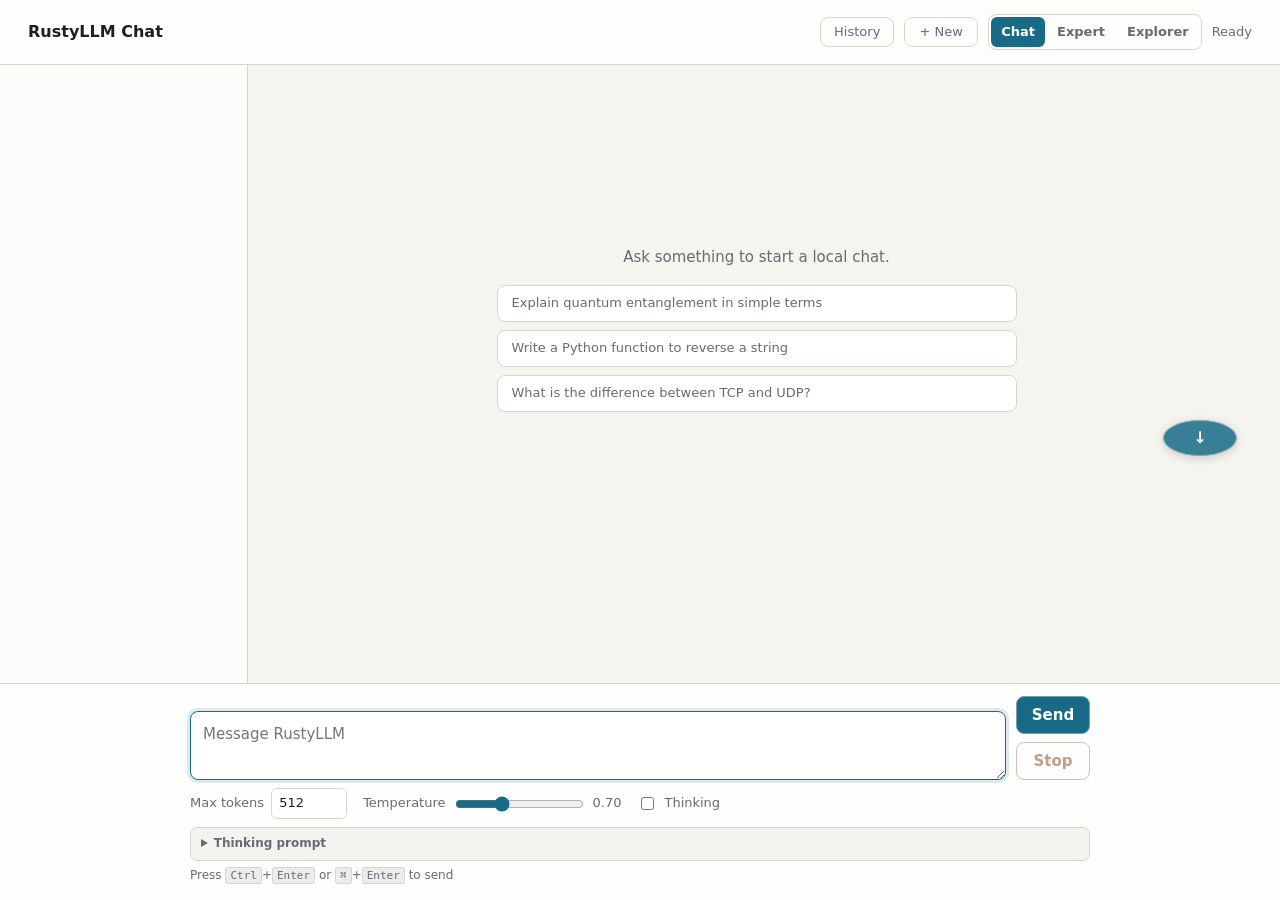
==== commit 9cd7a44d: "add Skills-Support, improve Web-UI and update Cargo file" ====
--- a/src/web_ui/chat.html
+++ b/src/web_ui/chat.html
@@ -82,8 +82,13 @@
         <input id="temperature" type="range" min="0" max="2" step="0.05" value="0.7" aria-valuemin="0" aria-valuemax="2" aria-valuenow="0.7">
         <span id="tempValue">0.70</span>
       </label>
+      <label class="toggle"><input id="thinking" type="checkbox" autocomplete="off"> Thinking</label>
       <div id="stats" class="stats" aria-live="polite" aria-atomic="true"></div>
     </div>
+    <details id="thinkingDetails" class="thinking-details">
+      <summary>Thinking prompt</summary>
+      <textarea id="thinkingPrompt" rows="3" placeholder="Optional meta-prompt override" autocomplete="off"></textarea>
+    </details>
     <div class="hint" id="promptHint">Press <kbd>Ctrl</kbd>+<kbd>Enter</kbd> or <kbd>⌘</kbd>+<kbd>Enter</kbd> to send</div>
   </form>
 </div>
--- a/src/web_ui/style.css
+++ b/src/web_ui/style.css
@@ -1125,6 +1125,8 @@
 body.chat .stats { font-size: 12px; color: var(--muted); margin-left: auto; }
 body.chat .hint { width: min(900px, 100%); margin: 6px auto 0; color: var(--muted); font-size: 12px; }
 body.chat label { display: inline-flex; align-items: center; gap: 7px; }
+body.chat label.toggle { white-space: nowrap; }
+body.chat input[type="checkbox"] { accent-color: var(--accent); }
 body.chat input[type="number"] {
   width: 76px;
   border: 1px solid var(--line);
@@ -1135,6 +1137,28 @@
   font: inherit;
 }
 body.chat input[type="range"] { accent-color: var(--accent); }
+body.chat .thinking-details {
+  width: min(900px, 100%);
+  margin: 8px auto 0;
+  border: 1px solid var(--line);
+  border-radius: 7px;
+  overflow: hidden;
+}
+body.chat .thinking-details summary {
+  cursor: pointer;
+  padding: 7px 10px;
+  color: var(--muted);
+  font-size: 12px;
+  font-weight: 650;
+  background: color-mix(in srgb, var(--line) 28%, transparent);
+}
+body.chat .thinking-details textarea {
+  border: 0;
+  border-top: 1px solid var(--line);
+  border-radius: 0;
+  min-height: 74px;
+  max-height: 160px;
+}
 
 @media (max-width: 700px) {
   body.chat .history-panel { width: 200px; }
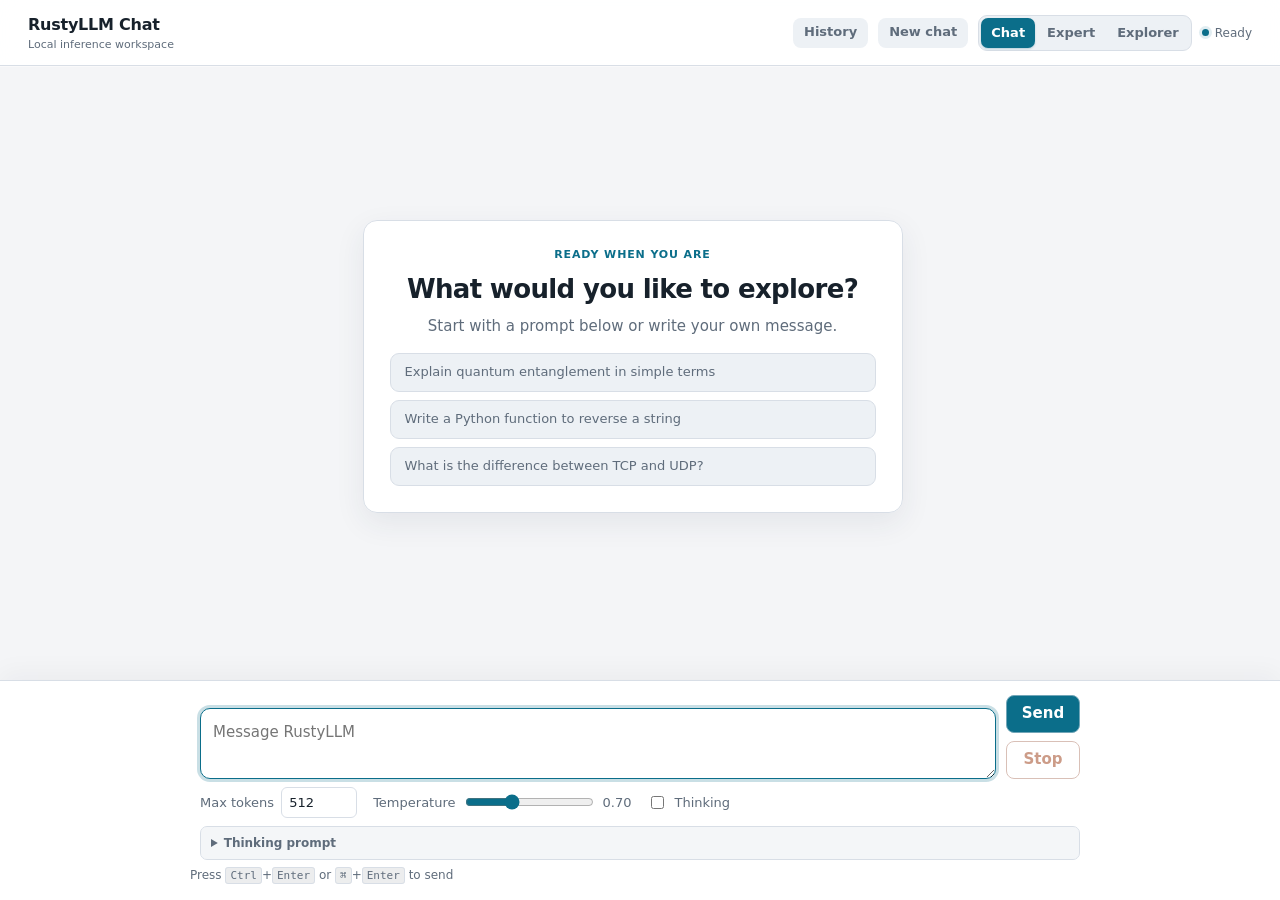
==== commit a3d192ec: "improve web UI" ====
--- a/src/web_ui/chat.html
+++ b/src/web_ui/chat.html
@@ -5,18 +5,19 @@
   <meta name="viewport" content="width=device-width, initial-scale=1">
   <title>RustyLLM Chat</title>
 
-  <meta name="description" content="Simple chat interface for RustyLLM — local LLM inference.">
+  <meta name="description" content="Chat with a local GGUF model through RustyLLM's built-in inference server.">
   <meta name="robots" content="noindex, nofollow">
   <meta name="color-scheme" content="light dark">
+  <meta name="theme-color" content="#0f172a">
 
   <meta property="og:type" content="website">
   <meta property="og:title" content="RustyLLM Chat">
-  <meta property="og:description" content="Simple chat interface for RustyLLM — local LLM inference.">
+  <meta property="og:description" content="Chat with a local GGUF model through RustyLLM's built-in inference server.">
   <meta property="og:locale" content="en_US">
 
   <meta name="twitter:card" content="summary">
   <meta name="twitter:title" content="RustyLLM Chat">
-  <meta name="twitter:description" content="Simple chat interface for RustyLLM — local LLM inference.">
+  <meta name="twitter:description" content="Chat with a local GGUF model through RustyLLM's built-in inference server.">
 
   <link rel="stylesheet" href="style.css">
 </head>
@@ -26,10 +27,13 @@
 
 <div class="app">
   <header role="banner">
-    <h1>RustyLLM Chat</h1>
+    <div class="page-title">
+      <h1>RustyLLM Chat</h1>
+      <p>Local inference workspace</p>
+    </div>
     <div class="top">
       <button id="history-toggle" class="ghost" type="button" aria-expanded="false" aria-controls="history-panel" aria-label="Toggle chat history">History</button>
-      <button id="new-chat" class="ghost" type="button" aria-label="Start new chat">+ New</button>
+      <button id="new-chat" class="ghost" type="button" aria-label="Start new chat">New chat</button>
       <nav class="page-nav" aria-label="RustyLLM web views">
         <a href="/chat" aria-current="page">Chat</a>
         <a href="/chat?expert">Expert</a>
@@ -41,13 +45,16 @@
 
   <div class="body">
     <nav class="history-panel" id="history-panel" aria-label="Chat history" hidden>
+      <div class="history-heading">Recent chats</div>
       <div id="history-list" class="history-list" role="list" aria-label="Previous conversations"></div>
     </nav>
 
     <main id="scroll" aria-label="Conversation">
       <div class="messages" id="messages" role="log" aria-label="Message history" aria-live="polite" aria-relevant="additions">
         <div class="empty" id="empty">
-          <p>Ask something to start a local chat.</p>
+          <p class="eyebrow">Ready when you are</p>
+          <h2>What would you like to explore?</h2>
+          <p>Start with a prompt below or write your own message.</p>
           <div class="suggestions" aria-label="Example prompts">
             <button type="button" class="suggestion">Explain quantum entanglement in simple terms</button>
             <button type="button" class="suggestion">Write a Python function to reverse a string</button>
--- a/src/web_ui/style.css
+++ b/src/web_ui/style.css
@@ -1,29 +1,35 @@
 /* ── Design tokens ── */
 :root {
   color-scheme: light dark;
-  --bg: #f6f4ef;
+  --bg: #f4f5f7;
   --panel: #ffffff;
-  --ink: #1d1f24;
-  --muted: #666b74;
-  --line: #d9d5cc;
-  --accent: #176b87;
-  --accent-2: #8f4e2f;
-  --user: #e8f2f3;
+  --ink: #17212b;
+  --muted: #5f6c7b;
+  --line: #d8dee6;
+  --accent: #0b6e8a;
+  --accent-2: #a34b27;
+  --user: #e6f4f7;
   --assistant: #ffffff;
-  --code: #101820;
+  --code: #15222d;
+  --surface-soft: #edf1f5;
+  --focus-ring: color-mix(in srgb, var(--accent) 22%, transparent);
+  --shadow: 0 10px 30px color-mix(in srgb, #243447 8%, transparent);
 }
 @media (prefers-color-scheme: dark) {
   :root {
-    --bg: #171717;
-    --panel: #222326;
-    --ink: #f0eee8;
-    --muted: #aaa49a;
-    --line: #393a3d;
-    --accent: #69b7c9;
-    --accent-2: #d69a73;
-    --user: #173941;
-    --assistant: #252629;
-    --code: #111214;
+    --bg: #10161d;
+    --panel: #18212b;
+    --ink: #edf3f8;
+    --muted: #9dacbb;
+    --line: #2d3b4a;
+    --accent: #75c3da;
+    --accent-2: #efad86;
+    --user: #143d4a;
+    --assistant: #1b2631;
+    --code: #0d141c;
+    --surface-soft: #202c38;
+    --focus-ring: color-mix(in srgb, var(--accent) 26%, transparent);
+    --shadow: 0 10px 30px rgb(0 0 0 / 18%);
   }
 }
 
@@ -32,10 +38,11 @@
 html, body { height: 100%; }
 body {
   margin: 0;
-  font: 15px/1.45 system-ui, -apple-system, BlinkMacSystemFont, "Segoe UI", sans-serif;
+  font: 15px/1.5 system-ui, -apple-system, BlinkMacSystemFont, "Segoe UI", sans-serif;
   background: var(--bg);
   color: var(--ink);
 }
+[hidden] { display: none !important; }
 .app {
   min-height: 100%;
   display: grid;
@@ -47,9 +54,12 @@
   align-items: center;
   justify-content: space-between;
   gap: 16px;
-  padding: 14px clamp(14px, 3vw, 28px);
+  min-height: 66px;
+  padding: 10px clamp(14px, 3vw, 28px);
   border-bottom: 1px solid var(--line);
-  background: color-mix(in srgb, var(--panel) 84%, transparent);
+  background: color-mix(in srgb, var(--panel) 92%, transparent);
+  box-shadow: 0 1px 0 color-mix(in srgb, var(--panel) 44%, transparent);
+  backdrop-filter: blur(14px);
 }
 header .top {
   display: flex;
@@ -62,24 +72,44 @@
 h1 {
   margin: 0;
   font-size: 16px;
-  font-weight: 650;
-  letter-spacing: 0;
+  font-weight: 720;
+  letter-spacing: -0.015em;
   min-width: 0;
   overflow-wrap: anywhere;
 }
+.page-title { min-width: 0; }
+.page-title p {
+  margin: 1px 0 0;
+  color: var(--muted);
+  font-size: 11px;
+  line-height: 1.25;
+}
 .status {
-  color: var(--muted);
-  font-size: 13px;
-  white-space: nowrap;
-}
+  display: inline-flex;
+  align-items: center;
+  gap: 6px;
+  color: var(--muted);
+  font-size: 12px;
+  white-space: nowrap;
+}
+.status::before {
+  width: 7px;
+  height: 7px;
+  content: "";
+  border-radius: 999px;
+  background: var(--accent);
+  box-shadow: 0 0 0 3px color-mix(in srgb, var(--accent) 12%, transparent);
+}
+.status[data-state="busy"]::before { background: #c58a19; box-shadow: 0 0 0 3px color-mix(in srgb, #c58a19 16%, transparent); }
+.status[data-state="error"]::before { background: var(--accent-2); box-shadow: 0 0 0 3px color-mix(in srgb, var(--accent-2) 16%, transparent); }
 .page-nav {
   display: inline-flex;
   align-items: center;
   gap: 2px;
   padding: 2px;
   border: 1px solid var(--line);
-  border-radius: 8px;
-  background: color-mix(in srgb, var(--panel) 74%, transparent);
+  border-radius: 9px;
+  background: var(--surface-soft);
 }
 .page-nav a {
   min-height: 30px;
@@ -87,11 +117,11 @@
   align-items: center;
   justify-content: center;
   padding: 0 10px;
-  border-radius: 6px;
+  border-radius: 7px;
   color: var(--muted);
   text-decoration: none;
   font-size: 13px;
-  font-weight: 650;
+  font-weight: 680;
   white-space: nowrap;
 }
 .page-nav a:hover {
@@ -100,8 +130,9 @@
   text-decoration: none;
 }
 .page-nav a[aria-current="page"] {
-  color: white;
+  color: #fff;
   background: var(--accent);
+  box-shadow: 0 1px 2px color-mix(in srgb, var(--accent) 24%, transparent);
 }
 
 /* ── Buttons ── */
@@ -113,27 +144,28 @@
   background: var(--accent);
   color: white;
   font: inherit;
-  font-weight: 650;
+  font-weight: 680;
   line-height: 1.15;
   cursor: pointer;
-  transition: filter 0.12s, opacity 0.12s;
-}
-button:not(:disabled):hover { filter: brightness(1.1); }
+  transition: filter 0.12s, opacity 0.12s, transform 0.12s, border-color 0.12s, background 0.12s;
+}
+button:not(:disabled):hover { filter: brightness(1.08); transform: translateY(-1px); }
+button:not(:disabled):active { transform: translateY(0); }
 button.secondary {
   background: transparent;
   color: var(--accent-2);
   border-color: color-mix(in srgb, var(--accent-2) 55%, var(--line));
 }
 button.ghost {
-  background: transparent;
-  border-color: var(--line);
-  color: var(--muted);
-  font-weight: 500;
+  background: var(--surface-soft);
+  border-color: transparent;
+  color: var(--muted);
+  font-weight: 600;
   min-height: 30px;
   padding: 0 10px;
   font-size: 13px;
 }
-button.ghost:not(:disabled):hover { color: var(--ink); border-color: var(--muted); filter: none; }
+button.ghost:not(:disabled):hover { color: var(--ink); border-color: var(--line); filter: none; }
 button:disabled {
   cursor: not-allowed;
   opacity: .55;
@@ -142,20 +174,36 @@
 /* ── Focus ── */
 :focus-visible {
   outline: 2px solid var(--accent);
-  outline-offset: 2px;
-}
+  outline-offset: 3px;
+}
+
+input, select, textarea { accent-color: var(--accent); }
 
 /* ── Message bubbles (shared) ── */
 @keyframes msg-in { from { opacity: 0; transform: translateY(5px); } to { opacity: 1; transform: none; } }
 .msg {
-  padding: 12px 14px;
-  border: 1px solid var(--line);
-  border-radius: 8px;
+  padding: 26px 16px 14px;
+  border: 1px solid var(--line);
+  border-radius: 11px;
   white-space: pre-wrap;
   overflow-wrap: anywhere;
   position: relative;
+  box-shadow: 0 1px 1px color-mix(in srgb, var(--ink) 3%, transparent);
   animation: msg-in 0.18s ease both;
 }
+.msg.user::before,
+.msg.assistant::before {
+  position: absolute;
+  top: 8px;
+  left: 14px;
+  color: var(--muted);
+  font-size: 10px;
+  font-weight: 750;
+  letter-spacing: .075em;
+  text-transform: uppercase;
+}
+.msg.user::before { content: "You"; color: var(--accent); }
+.msg.assistant::before { content: "RustyLLM"; }
 .msg.user {
   align-self: flex-end;
   background: var(--user);
@@ -166,6 +214,7 @@
   background: var(--assistant);
   white-space: normal;
 }
+.msg.tool { padding-top: 14px; }
 .msg pre {
   margin: 8px 0;
   padding: 10px 12px;
@@ -204,7 +253,7 @@
   transition: opacity 0.15s;
   border-radius: 4px;
   border: 1px solid var(--line);
-  background: var(--panel);
+  background: var(--surface-soft);
   color: var(--muted);
   cursor: pointer;
 }
@@ -224,6 +273,14 @@
   clip: rect(0, 0, 0, 0);
   white-space: nowrap;
   border: 0;
+}
+.eyebrow {
+  margin: 0;
+  color: var(--accent) !important;
+  font-size: 11px;
+  font-weight: 750;
+  letter-spacing: .08em;
+  text-transform: uppercase;
 }
 kbd {
   font: 11px/1 ui-monospace, SFMono-Regular, Menlo, Consolas, monospace;
@@ -249,6 +306,7 @@
     max-width: 100%;
     overflow-x: auto;
   }
+  .page-title p { display: none; }
 }
 
 /* ════════════════════════════════
@@ -259,13 +317,13 @@
 body.expert .workspace {
   min-height: 0;
   display: grid;
-  grid-template-columns: minmax(280px, 360px) 1fr;
+  grid-template-columns: minmax(280px, 350px) 1fr;
 }
 body.expert aside {
   overflow: auto;
   border-right: 1px solid var(--line);
-  background: color-mix(in srgb, var(--panel) 72%, transparent);
-  padding: 14px;
+  background: color-mix(in srgb, var(--panel) 76%, var(--surface-soft));
+  padding: 16px;
 }
 body.expert main {
   overflow: auto;
@@ -275,18 +333,18 @@
 }
 
 /* Sidebar form */
-body.expert .stack { display: flex; flex-direction: column; gap: 14px; }
+body.expert .stack { display: flex; flex-direction: column; gap: 16px; }
 body.expert .row { display: grid; grid-template-columns: 1fr 1fr; gap: 10px; }
 body.expert .field { display: grid; gap: 6px; }
 body.expert label,
-body.expert .label { color: var(--muted); font-size: 12px; font-weight: 650; }
+body.expert .label { color: var(--muted); font-size: 11px; font-weight: 720; letter-spacing: .035em; }
 
 body.expert select,
 body.expert textarea,
 body.expert input {
   width: 100%;
   border: 1px solid var(--line);
-  border-radius: 7px;
+  border-radius: 8px;
   padding: 9px 10px;
   background: var(--panel);
   color: var(--ink);
@@ -297,6 +355,23 @@
 body.expert input[type="range"] { accent-color: var(--accent); padding: 0; }
 body.expert .inline { display: flex; align-items: center; gap: 8px; }
 body.expert .actions { display: grid; grid-template-columns: 1fr 1fr; gap: 8px; }
+body.expert aside button { width: 100%; }
+body.expert .field:focus-within > label { color: var(--accent); }
+body.expert select:focus,
+body.expert textarea:focus,
+body.expert input:not([type="range"]):focus {
+  outline: none;
+  border-color: var(--accent);
+  box-shadow: 0 0 0 3px var(--focus-ring);
+}
+body.expert .mode-guide {
+  margin: 1px 0 0;
+  padding-left: 9px;
+  border-left: 2px solid color-mix(in srgb, var(--accent) 55%, var(--line));
+  color: var(--muted);
+  font-size: 12px;
+  line-height: 1.35;
+}
 
 /* Transcript */
 body.expert .transcript {
@@ -308,7 +383,17 @@
 }
 body.expert .msg { max-width: min(820px, 94%); }
 body.expert .msg.tool { align-self: stretch; max-width: 100%; background: var(--panel); }
-body.expert .empty { margin: 17vh auto 0; width: min(520px, 100%); color: var(--muted); text-align: center; }
+body.expert .empty {
+  margin: 17vh auto 0;
+  width: min(520px, 100%);
+  padding: 22px;
+  border: 1px dashed var(--line);
+  border-radius: 11px;
+  color: var(--muted);
+  text-align: center;
+}
+body.expert .empty h2 { margin: 6px 0; color: var(--ink); font-size: 22px; letter-spacing: -.02em; }
+body.expert .empty p:not(.eyebrow) { margin: 0; }
 body.expert .stats { color: var(--muted); font-size: 13px; width: min(980px, 100%); margin: 0 auto; }
 
 /* Standalone pre (JSON output) */
@@ -326,7 +411,7 @@
 /* Details / summary collapsible */
 body.expert details {
   border: 1px solid var(--line);
-  border-radius: 7px;
+  border-radius: 8px;
   overflow: hidden;
 }
 body.expert summary {
@@ -334,7 +419,7 @@
   display: flex;
   align-items: center;
   justify-content: space-between;
-  padding: 9px 10px;
+  padding: 10px 11px;
   cursor: pointer;
   font-size: 12px;
   font-weight: 650;
@@ -496,13 +581,13 @@
 body.explorer .workspace {
   min-height: 0;
   display: grid;
-  grid-template-columns: minmax(290px, 370px) 1fr;
+  grid-template-columns: minmax(290px, 350px) 1fr;
 }
 body.explorer aside {
   overflow: auto;
   border-right: 1px solid var(--line);
-  background: color-mix(in srgb, var(--panel) 72%, transparent);
-  padding: 14px;
+  background: color-mix(in srgb, var(--panel) 76%, var(--surface-soft));
+  padding: 16px;
 }
 body.explorer main {
   overflow: auto;
@@ -514,13 +599,13 @@
 body.explorer .row { display: grid; grid-template-columns: 1fr 1fr; gap: 10px; }
 body.explorer .field { display: grid; gap: 6px; }
 body.explorer label,
-body.explorer .label { color: var(--muted); font-size: 12px; font-weight: 650; }
+body.explorer .label { color: var(--muted); font-size: 11px; font-weight: 720; letter-spacing: .035em; }
 body.explorer select,
 body.explorer textarea,
 body.explorer input {
   width: 100%;
   border: 1px solid var(--line);
-  border-radius: 7px;
+  border-radius: 8px;
   padding: 9px 10px;
   background: var(--panel);
   color: var(--ink);
@@ -531,6 +616,14 @@
 body.explorer .inline { display: flex; align-items: center; gap: 8px; }
 body.explorer .actions { display: grid; grid-template-columns: 1fr 1fr; gap: 8px; }
 body.explorer .hint { color: var(--muted); font-size: 12px; line-height: 1.35; }
+body.explorer .field:focus-within > label { color: var(--accent); }
+body.explorer select:focus,
+body.explorer textarea:focus,
+body.explorer input:not([type="range"]):focus {
+  outline: none;
+  border-color: var(--accent);
+  box-shadow: 0 0 0 3px var(--focus-ring);
+}
 
 body.explorer .explorer-side-section {
   margin-top: 18px;
@@ -561,9 +654,10 @@
 body.explorer .explorer-panel {
   min-width: 0;
   border: 1px solid var(--line);
-  border-radius: 8px;
-  background: color-mix(in srgb, var(--panel) 88%, transparent);
-  padding: 14px;
+  border-radius: 10px;
+  background: var(--panel);
+  padding: 16px;
+  box-shadow: 0 1px 2px color-mix(in srgb, var(--ink) 4%, transparent);
 }
 body.explorer .explorer-panel.wide { grid-column: 1 / -1; }
 body.explorer .panel-head {
@@ -571,7 +665,7 @@
   align-items: center;
   justify-content: space-between;
   gap: 12px;
-  margin-bottom: 12px;
+  margin-bottom: 13px;
 }
 body.explorer .compact-head { margin-bottom: 8px; }
 body.explorer .panel-note {
@@ -585,6 +679,20 @@
   font-size: 12px;
   line-height: 1.35;
 }
+.panel-state {
+  display: grid;
+  gap: 4px;
+  min-height: 120px;
+  align-content: center;
+  padding: 18px;
+  border: 1px dashed var(--line);
+  border-radius: 8px;
+  color: var(--muted);
+  text-align: center;
+}
+.panel-state h3 { margin: 0; color: var(--ink); font-size: 14px; text-transform: none; }
+.panel-state p { margin: 0; font-size: 12px; line-height: 1.45; }
+.panel-state.error { border-color: color-mix(in srgb, var(--accent-2) 45%, var(--line)); }
 
 body.explorer .fact-grid {
   display: grid;
@@ -597,8 +705,8 @@
   gap: 2px;
   padding: 9px 10px;
   border: 1px solid var(--line);
-  border-radius: 7px;
-  background: var(--panel);
+  border-radius: 8px;
+  background: var(--surface-soft);
   min-width: 0;
 }
 body.explorer .fact span {
@@ -689,9 +797,9 @@
 body.explorer .anatomy-card {
   min-width: 0;
   border: 1px solid var(--line);
-  border-radius: 7px;
+  border-radius: 8px;
   padding: 11px;
-  background: var(--panel);
+  background: var(--surface-soft);
 }
 body.explorer .kv-row {
   display: grid;
@@ -794,8 +902,8 @@
 body.explorer .neighbor-map {
   min-height: 360px;
   border: 1px solid var(--line);
-  border-radius: 7px;
-  background: var(--panel);
+  border-radius: 8px;
+  background: var(--surface-soft);
   overflow: hidden;
 }
 body.explorer .neighbor-map svg {
@@ -898,7 +1006,7 @@
   max-height: 420px;
   overflow: auto;
   border: 1px solid var(--line);
-  border-radius: 7px;
+  border-radius: 8px;
 }
 body.explorer .tensor-filter {
   margin-bottom: 10px;
@@ -961,25 +1069,33 @@
 
 /* History panel */
 body.chat .history-panel {
-  width: 248px;
+  width: 264px;
   flex-shrink: 0;
   overflow-y: auto;
   border-right: 1px solid var(--line);
-  background: color-mix(in srgb, var(--panel) 78%, transparent);
-  padding: 8px 6px;
+  background: color-mix(in srgb, var(--panel) 76%, var(--surface-soft));
+  padding: 10px 8px;
   display: flex;
   flex-direction: column;
   gap: 3px;
 }
 body.chat .history-list { display: flex; flex-direction: column; gap: 3px; }
+.history-heading {
+  padding: 4px 8px 8px;
+  color: var(--muted);
+  font-size: 10px;
+  font-weight: 750;
+  letter-spacing: .08em;
+  text-transform: uppercase;
+}
 body.chat .history-empty { color: var(--muted); font-size: 13px; padding: 10px 8px; }
 body.chat .history-item {
   display: grid;
   grid-template-columns: 1fr auto;
   gap: 4px;
   align-items: start;
-  padding: 8px 10px;
-  border-radius: 7px;
+  padding: 9px 10px;
+  border-radius: 8px;
   cursor: pointer;
   border: 1px solid transparent;
   transition: background 0.12s, border-color 0.12s;
@@ -1025,32 +1141,43 @@
 body.chat main {
   flex: 1;
   overflow: auto;
-  padding: 20px clamp(12px, 3vw, 28px);
+  padding: 28px clamp(12px, 3vw, 28px);
   position: relative;
   scrollbar-gutter: stable;
 }
 body.chat .messages {
-  width: min(900px, 100%);
+  width: min(880px, 100%);
   margin: 0 auto;
   display: flex;
   flex-direction: column;
   gap: 12px;
 }
 body.chat .msg { max-width: min(760px, 92%); }
-body.chat .empty { margin: 18vh auto 0; width: min(520px, 100%); color: var(--muted); text-align: center; }
-body.chat .empty p { margin: 0 0 4px; }
+body.chat .empty {
+  margin: 14vh auto 0;
+  width: min(540px, 100%);
+  padding: 26px;
+  border: 1px solid var(--line);
+  border-radius: 14px;
+  background: color-mix(in srgb, var(--panel) 92%, transparent);
+  box-shadow: var(--shadow);
+  color: var(--muted);
+  text-align: center;
+}
+body.chat .empty h2 { margin: 6px 0 6px; color: var(--ink); font-size: clamp(20px, 2.5vw, 26px); letter-spacing: -.025em; }
+body.chat .empty > p:not(.eyebrow) { margin: 0; }
 
 /* Suggestion buttons */
 body.chat .suggestions { display: flex; flex-direction: column; gap: 8px; margin-top: 16px; }
 body.chat .suggestion {
-  background: var(--panel);
+  background: var(--surface-soft);
   border: 1px solid var(--line);
   color: var(--muted);
   font-size: 13px;
   font-weight: 400;
   text-align: left;
-  padding: 10px 14px;
-  border-radius: 8px;
+  padding: 11px 14px;
+  border-radius: 9px;
   cursor: pointer;
   transition: border-color 0.15s, color 0.15s;
   min-height: auto;
@@ -1081,11 +1208,13 @@
 /* Composer */
 body.chat form {
   border-top: 1px solid var(--line);
-  background: color-mix(in srgb, var(--panel) 88%, transparent);
-  padding: 12px clamp(12px, 3vw, 28px) 16px;
+  background: color-mix(in srgb, var(--panel) 94%, transparent);
+  padding: 14px clamp(12px, 3vw, 28px) 16px;
+  box-shadow: 0 -8px 24px color-mix(in srgb, var(--ink) 4%, transparent);
+  backdrop-filter: blur(12px);
 }
 body.chat .composer {
-  width: min(900px, 100%);
+  width: min(880px, 100%);
   margin: 0 auto;
   display: grid;
   grid-template-columns: 1fr auto;
@@ -1098,7 +1227,7 @@
   max-height: 180px;
   resize: vertical;
   border: 1px solid var(--line);
-  border-radius: 8px;
+  border-radius: 10px;
   padding: 12px;
   background: var(--panel);
   color: var(--ink);
@@ -1108,12 +1237,12 @@
 body.chat textarea:focus {
   outline: none;
   border-color: var(--accent);
-  box-shadow: 0 0 0 3px color-mix(in srgb, var(--accent) 14%, transparent);
+  box-shadow: 0 0 0 3px var(--focus-ring);
 }
 body.chat .actions { display: grid; gap: 8px; }
 body.chat button { min-width: 74px; }
 body.chat .settings {
-  width: min(900px, 100%);
+  width: min(880px, 100%);
   margin: 8px auto 0;
   display: flex;
   flex-wrap: wrap;
@@ -1138,7 +1267,7 @@
 }
 body.chat input[type="range"] { accent-color: var(--accent); }
 body.chat .thinking-details {
-  width: min(900px, 100%);
+  width: min(880px, 100%);
   margin: 8px auto 0;
   border: 1px solid var(--line);
   border-radius: 7px;
@@ -1161,7 +1290,7 @@
 }
 
 @media (max-width: 700px) {
-  body.chat .history-panel { width: 200px; }
+  body.chat .history-panel { width: 220px; }
 }
 @media (max-width: 560px) {
   body.chat .top { justify-content: flex-start; }
@@ -1177,9 +1306,22 @@
   body.chat .actions { grid-template-columns: 1fr 1fr; }
   body.chat form button { width: 100%; }
   body.chat .msg { max-width: 100%; }
+  body.chat main { padding-top: 18px; }
+  body.chat .empty { margin-top: 4vh; padding: 20px; }
   body.chat .settings { align-items: stretch; }
   body.chat .settings label { justify-content: space-between; width: 100%; }
   body.chat .stats { width: 100%; margin-left: 0; }
+}
+
+@media (max-width: 620px) {
+  header .top { justify-content: flex-start; }
+  header .top .status { margin-left: auto; }
+  header .top .page-nav { order: 3; width: 100%; justify-content: space-between; }
+  header .top .page-nav a { flex: 1; }
+}
+
+@media (hover: none) {
+  .copy-btn { opacity: 1; }
 }
 
 /* Typing dots */
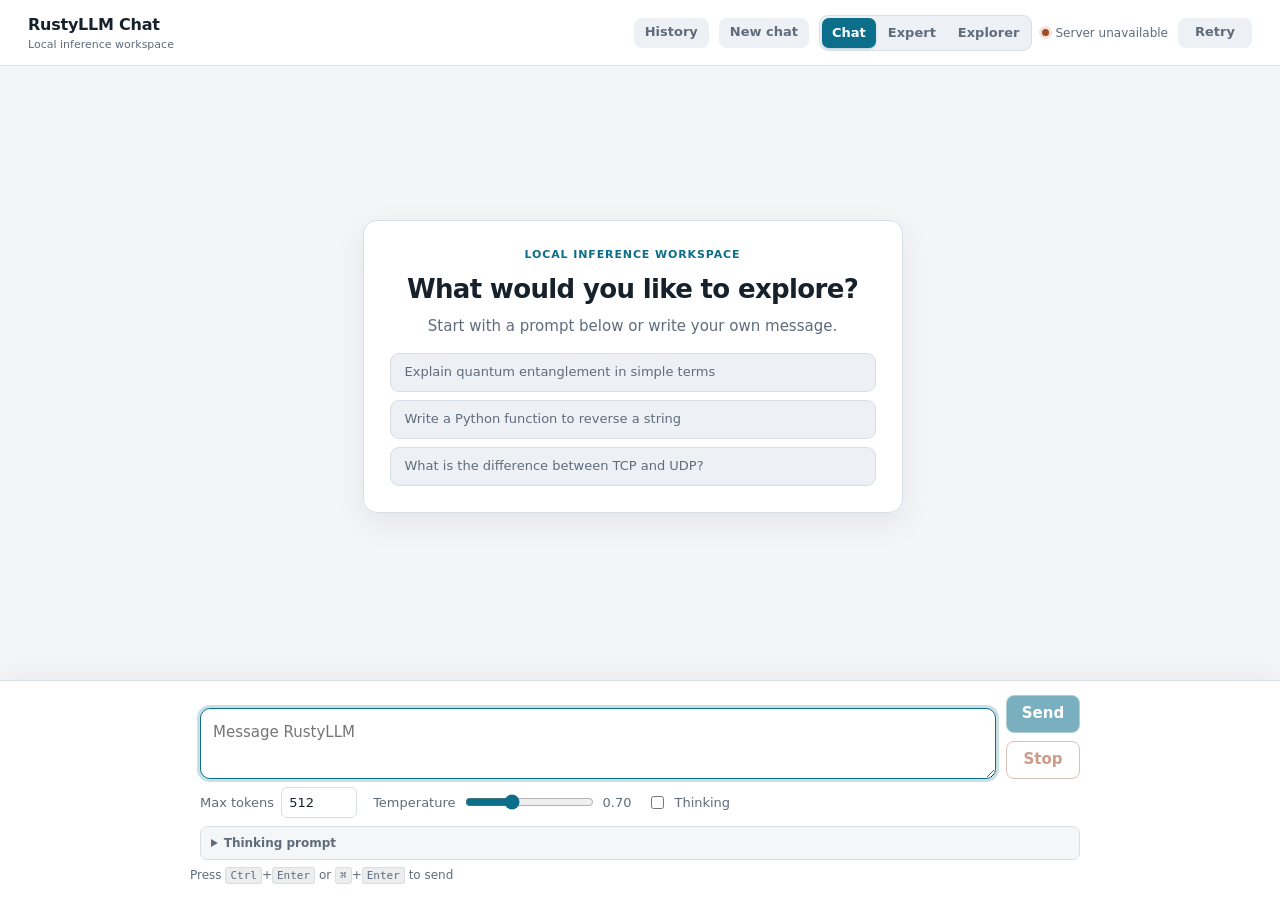
==== commit 1d26c985: "improve Qwen support and Web UI" ====
--- a/src/web_ui/chat.html
+++ b/src/web_ui/chat.html
@@ -39,7 +39,8 @@
         <a href="/chat?expert">Expert</a>
         <a href="/explorer">Explorer</a>
       </nav>
-      <div id="status" class="status" role="status" aria-live="polite">Ready</div>
+      <div id="status" class="status" role="status" aria-live="polite" data-state="busy">Connecting…</div>
+      <button id="retry-connection" class="ghost connection-retry" type="button" hidden>Retry</button>
     </div>
   </header>
 
@@ -52,7 +53,7 @@
     <main id="scroll" aria-label="Conversation">
       <div class="messages" id="messages" role="log" aria-label="Message history" aria-live="polite" aria-relevant="additions">
         <div class="empty" id="empty">
-          <p class="eyebrow">Ready when you are</p>
+          <p class="eyebrow">Local inference workspace</p>
           <h2>What would you like to explore?</h2>
           <p>Start with a prompt below or write your own message.</p>
           <div class="suggestions" aria-label="Example prompts">
@@ -90,7 +91,7 @@
         <span id="tempValue">0.70</span>
       </label>
       <label class="toggle"><input id="thinking" type="checkbox" autocomplete="off"> Thinking</label>
-      <div id="stats" class="stats" aria-live="polite" aria-atomic="true"></div>
+      <div id="stats" class="stats" aria-live="off" aria-atomic="true"></div>
     </div>
     <details id="thinkingDetails" class="thinking-details">
       <summary>Thinking prompt</summary>
--- a/src/web_ui/style.css
+++ b/src/web_ui/style.css
@@ -214,6 +214,8 @@
   background: var(--assistant);
   white-space: normal;
 }
+.msg.is-streaming .msg-content,
+.rag-answer.is-streaming { white-space: pre-wrap; }
 .msg.tool { padding-top: 14px; }
 .msg pre {
   margin: 8px 0;
@@ -1094,12 +1096,10 @@
   grid-template-columns: 1fr auto;
   gap: 4px;
   align-items: start;
-  padding: 9px 10px;
+  padding: 3px 4px 3px 8px;
   border-radius: 8px;
-  cursor: pointer;
   border: 1px solid transparent;
   transition: background 0.12s, border-color 0.12s;
-  user-select: none;
 }
 body.chat .history-item:hover {
   background: color-mix(in srgb, var(--accent) 8%, transparent);
@@ -1108,6 +1108,18 @@
 body.chat .history-item.active {
   background: color-mix(in srgb, var(--accent) 13%, transparent);
   border-color: color-mix(in srgb, var(--accent) 38%, var(--line));
+}
+body.chat .history-item-select {
+  min-height: auto;
+  width: 100%;
+  padding: 6px 2px;
+  overflow: hidden;
+  color: inherit;
+  text-align: left;
+  background: transparent;
+  border: 0;
+  border-radius: 5px;
+  cursor: pointer;
 }
 body.chat .history-item-info { overflow: hidden; }
 body.chat .history-item-title {
@@ -1136,7 +1148,12 @@
   flex-shrink: 0;
 }
 body.chat .history-item:hover .history-item-del { opacity: 1; }
+body.chat .history-item:focus-within .history-item-del { opacity: 1; }
 body.chat .history-item-del:hover { color: var(--accent-2); filter: none; }
+
+@media (hover: none) {
+  body.chat .history-item-del { opacity: 1; }
+}
 
 body.chat main {
   flex: 1;
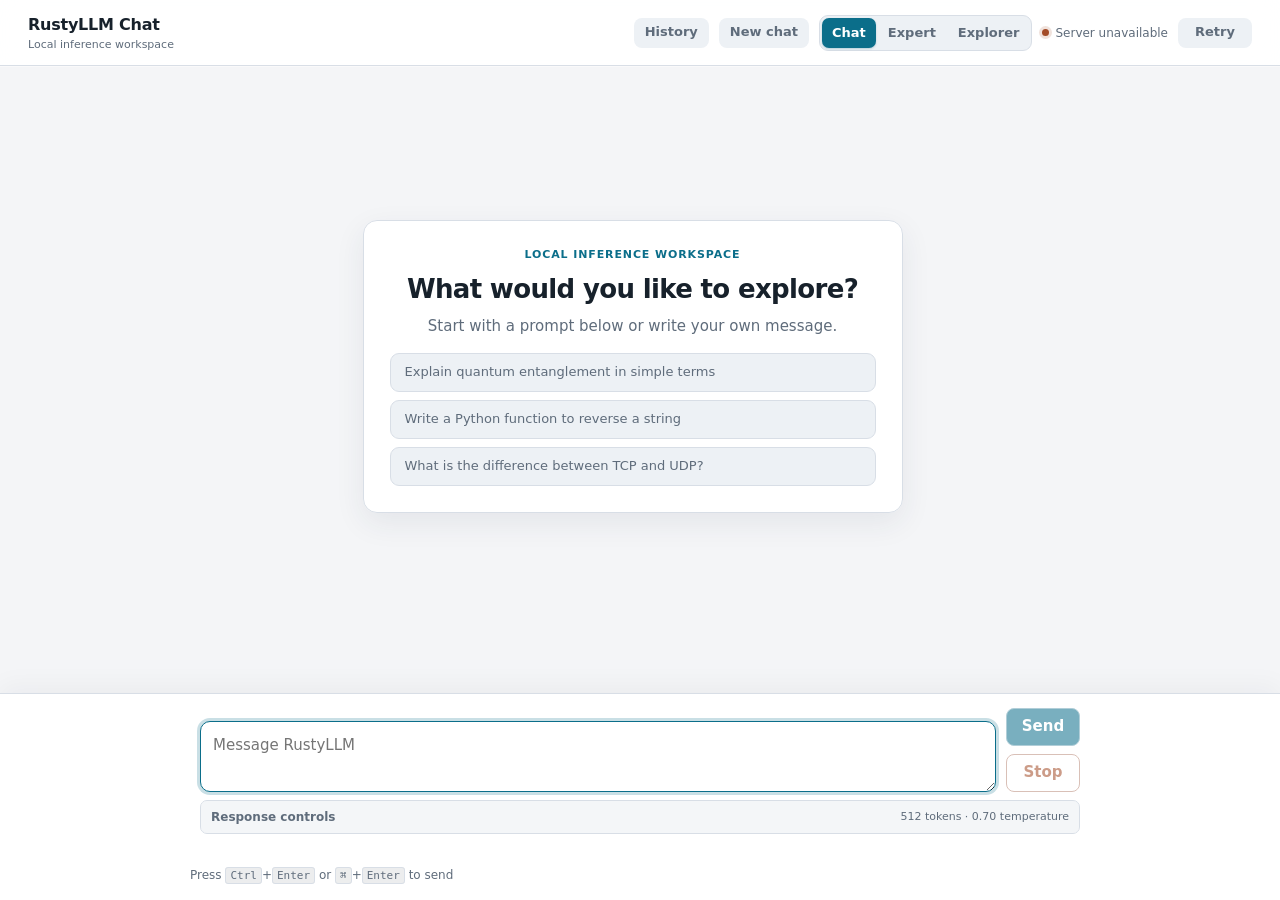
==== commit e54a0721: "improve embedding" ====
--- a/src/web_ui/chat.html
+++ b/src/web_ui/chat.html
@@ -79,24 +79,28 @@
         aria-required="true"
         aria-describedby="promptHint"
       ></textarea>
-      <div class="actions">
+      <div class="actions" role="group" aria-label="Message actions">
         <button id="send" type="submit" aria-label="Send message">Send</button>
         <button id="stop" class="secondary" type="button" disabled aria-label="Stop generation">Stop</button>
       </div>
     </div>
-    <div class="settings">
-      <label>Max tokens <input id="maxTokens" type="number" min="1" max="4096" value="512" inputmode="numeric" autocomplete="off"></label>
-      <label>Temperature
-        <input id="temperature" type="range" min="0" max="2" step="0.05" value="0.7" aria-valuemin="0" aria-valuemax="2" aria-valuenow="0.7">
-        <span id="tempValue">0.70</span>
-      </label>
-      <label class="toggle"><input id="thinking" type="checkbox" autocomplete="off"> Thinking</label>
-      <div id="stats" class="stats" aria-live="off" aria-atomic="true"></div>
-    </div>
-    <details id="thinkingDetails" class="thinking-details">
+    <details id="responseControls" class="response-controls">
+      <summary>Response controls <span id="responseControlsSummary" class="details-summary-hint">512 tokens · 0.70 temperature</span></summary>
+      <div class="settings" role="group" aria-label="Response controls">
+        <label for="maxTokens">Max tokens <input id="maxTokens" type="number" min="1" max="4096" value="512" inputmode="numeric" autocomplete="off"></label>
+        <label for="temperature">Temperature
+          <input id="temperature" type="range" min="0" max="2" step="0.05" value="0.7" aria-valuemin="0" aria-valuemax="2" aria-valuenow="0.7" aria-valuetext="0.70">
+          <span id="tempValue">0.70</span>
+        </label>
+        <label class="toggle" for="thinking"><input id="thinking" type="checkbox" autocomplete="off" aria-describedby="thinkingHint"> Thinking</label>
+        <p id="thinkingHint" class="setting-help">Uses a separate reasoning pass; responses can take longer.</p>
+      </div>
+    </details>
+    <details id="thinkingDetails" class="thinking-details" hidden>
       <summary>Thinking prompt</summary>
       <textarea id="thinkingPrompt" rows="3" placeholder="Optional meta-prompt override" autocomplete="off"></textarea>
     </details>
+    <div id="stats" class="stats" aria-live="off" aria-atomic="true"></div>
     <div class="hint" id="promptHint">Press <kbd>Ctrl</kbd>+<kbd>Enter</kbd> or <kbd>⌘</kbd>+<kbd>Enter</kbd> to send</div>
   </form>
 </div>
--- a/src/web_ui/style.css
+++ b/src/web_ui/style.css
@@ -438,6 +438,14 @@
   display: inline-block;
 }
 body.expert details[open] summary::after { transform: rotate(270deg); }
+body.expert .details-summary-hint,
+body.chat .details-summary-hint {
+  color: var(--muted);
+  font-size: 11px;
+  font-weight: 500;
+  letter-spacing: 0;
+  text-transform: none;
+}
 body.expert .inner-stack {
   display: flex;
   flex-direction: column;
@@ -469,6 +477,12 @@
   align-items: center;
   gap: 8px;
 }
+body.expert .rag-answer-actions {
+  display: flex;
+  flex-wrap: wrap;
+  gap: 8px;
+}
+body.expert .rag-answer-actions button { width: auto; }
 .rag-badge {
   display: inline-flex;
   align-items: center;
@@ -1268,7 +1282,7 @@
   color: var(--muted);
   font-size: 13px;
 }
-body.chat .stats { font-size: 12px; color: var(--muted); margin-left: auto; }
+body.chat .stats { width: min(880px, 100%); margin: 8px auto 0; font-size: 12px; color: var(--muted); min-height: 18px; }
 body.chat .hint { width: min(900px, 100%); margin: 6px auto 0; color: var(--muted); font-size: 12px; }
 body.chat label { display: inline-flex; align-items: center; gap: 7px; }
 body.chat label.toggle { white-space: nowrap; }
@@ -1283,6 +1297,7 @@
   font: inherit;
 }
 body.chat input[type="range"] { accent-color: var(--accent); }
+body.chat .response-controls,
 body.chat .thinking-details {
   width: min(880px, 100%);
   margin: 8px auto 0;
@@ -1290,13 +1305,29 @@
   border-radius: 7px;
   overflow: hidden;
 }
+body.chat .response-controls summary,
 body.chat .thinking-details summary {
+  list-style: none;
+  display: flex;
+  align-items: center;
+  justify-content: space-between;
+  gap: 12px;
   cursor: pointer;
   padding: 7px 10px;
   color: var(--muted);
   font-size: 12px;
   font-weight: 650;
   background: color-mix(in srgb, var(--line) 28%, transparent);
+}
+body.chat .response-controls summary::-webkit-details-marker,
+body.chat .thinking-details summary::-webkit-details-marker { display: none; }
+body.chat .response-controls .settings { margin: 0; padding: 10px; }
+body.chat .setting-help {
+  flex: 1 0 100%;
+  margin: -3px 0 0;
+  color: var(--muted);
+  font-size: 12px;
+  line-height: 1.35;
 }
 body.chat .thinking-details textarea {
   border: 0;
@@ -1330,6 +1361,27 @@
   body.chat .stats { width: 100%; margin-left: 0; }
 }
 
+@media (pointer: coarse) {
+  button,
+  .page-nav a,
+  .scroll-to-bottom {
+    min-width: 44px;
+    min-height: 44px;
+  }
+  button.ghost,
+  body.chat .history-item-select,
+  body.chat .suggestion,
+  body.chat .scroll-to-bottom,
+  body.expert .rag-kb-item button {
+    min-height: 44px;
+  }
+  body.chat .history-item-del {
+    width: 44px;
+    height: 44px;
+  }
+  body.chat input[type="number"] { min-height: 44px; }
+}
+
 @media (max-width: 620px) {
   header .top { justify-content: flex-start; }
   header .top .status { margin-left: auto; }
